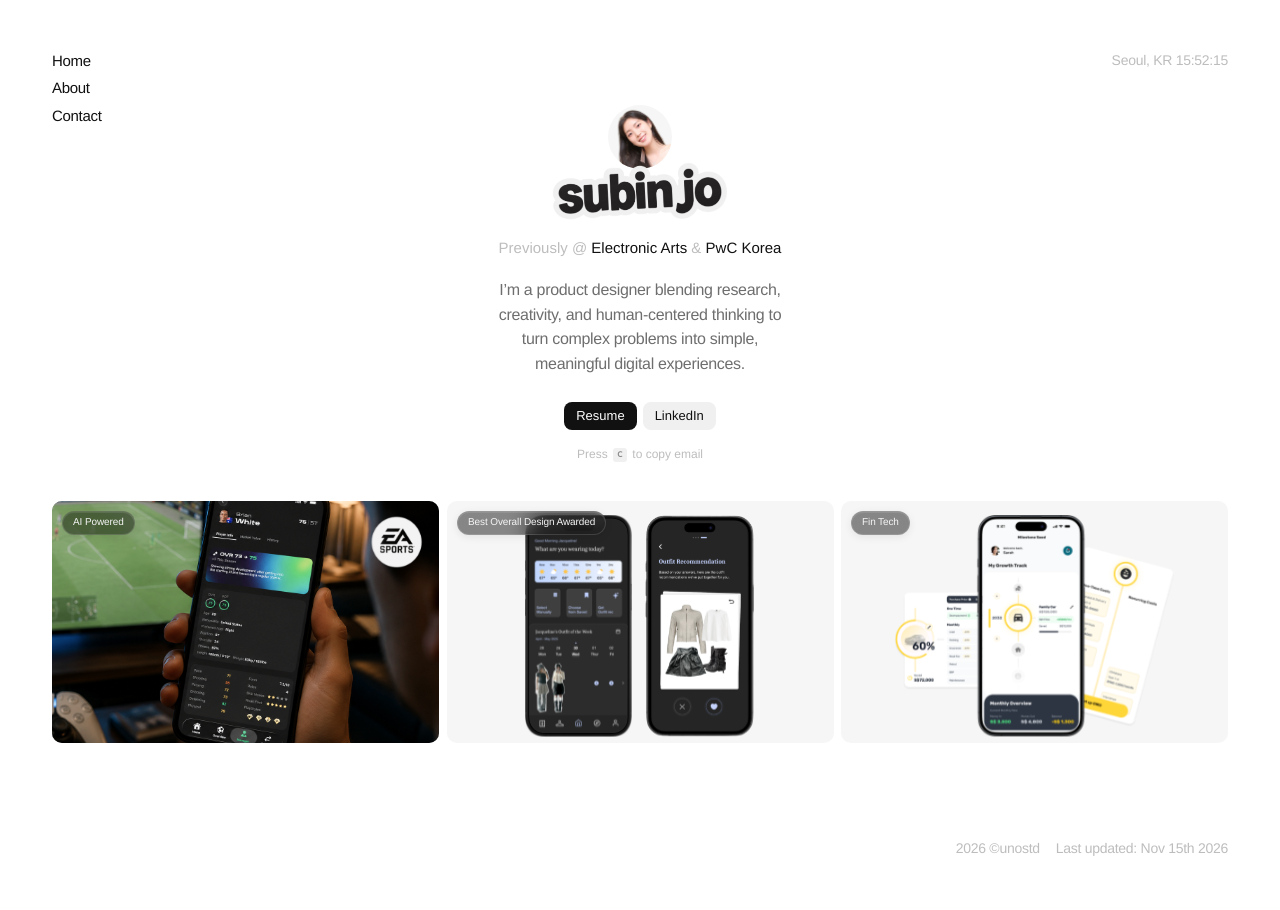
==== index.html @ c2d56622 "Lighten the Milestone page and keep Other projects on the white sheet. The surrounding gray was too " ====
<!doctype html>
<!-- asset-build: 202611102305 -->
<html lang="en">
  <head>
    <meta charset="UTF-8" />
    <meta name="viewport" content="width=device-width, initial-scale=1.0" />
    <title>Subin Jo • Product Designer</title>
    <link rel="icon" href="/assets/home/sj.svg?v=2" type="image/svg+xml" />
    <link rel="apple-touch-icon" href="/assets/home/sj-touch.png" />
    <meta
      name="description"
      content="Portfolio of Subin Jo, a product designer creating meaningful experiences that connect people and ideas worldwide."
    />
    <meta property="og:type" content="website" />
    <meta property="og:site_name" content="Subin Jo" />
    <meta property="og:url" content="https://subinjo.com/" />
    <meta property="og:title" content="Subin Jo • Product Designer" />
    <meta
      property="og:description"
      content="Portfolio of Subin Jo, a product designer creating meaningful experiences that connect people and ideas worldwide."
    />
    <meta property="og:image" content="https://subinjo.com/assets/home/og-share.jpg" />
    <meta property="og:image:secure_url" content="https://subinjo.com/assets/home/og-share.jpg" />
    <meta property="og:image:type" content="image/jpeg" />
    <meta property="og:image:width" content="1200" />
    <meta property="og:image:height" content="630" />
    <meta name="twitter:card" content="summary_large_image" />
    <meta name="twitter:title" content="Subin Jo • Product Designer" />
    <meta
      name="twitter:description"
      content="Portfolio of Subin Jo, a product designer creating meaningful experiences that connect people and ideas worldwide."
    />
    <meta name="twitter:image" content="https://subinjo.com/assets/home/og-share.jpg" />
    <link rel="image_src" href="https://subinjo.com/assets/home/og-share.jpg" />
    <link rel="preconnect" href="https://fonts.googleapis.com" />
    <link rel="preconnect" href="https://fonts.gstatic.com" crossorigin />
    <link
      href="https://fonts.googleapis.com/css2?family=Caveat:wght@500;600&family=Reddit+Mono:wght@300;400;500&display=swap"
      rel="stylesheet"
    />
    <link rel="stylesheet" href="/styles.css?v=202611171539" />
    <!-- home layout v202611110048 -->
    <style>
      body.home-page .home-work {
        --home-work-gap: 8px !important;
        gap: 8px !important;
        column-gap: 8px !important;
        row-gap: 8px !important;
      }

      @media (min-width: 961px) {
        body.home-page {
          --home-edge-inline: clamp(28px, 4.2vw, 52px);
        }

        body.home-page .home-layout {
          padding-left: var(--home-edge-inline) !important;
          padding-right: var(--home-edge-inline) !important;
        }

        body.home-page .home-sidebar {
          left: var(--home-edge-inline) !important;
        }

        body.home-page .home-clock {
          right: var(--home-edge-inline) !important;
          text-align: right !important;
        }

        body.home-page .home-main {
          align-items: stretch !important;
        }

        body.home-page .home-main-inner {
          width: 100% !important;
          max-width: none !important;
          align-items: stretch !important;
          margin-left: auto !important;
          margin-right: auto !important;
        }

        body.home-page .home-work {
          width: 100% !important;
          max-width: none !important;
          margin-left: 0 !important;
          margin-right: 0 !important;
          padding: 0 !important;
        }

        body.home-page .home-work-media {
          aspect-ratio: 16 / 10 !important;
        }

        body.home-page:not(.about-page) .home-topbar {
          margin-bottom: clamp(14px, 2.6vh, 34px) !important;
        }

        body.home-page:not(.about-page) .home-layout {
          padding-top: clamp(34px, 4.8vw, 62px) !important;
        }

        body.home-page:not(.about-page) .home-work {
          margin-top: clamp(18px, 3.2vh, 34px) !important;
        }
      }
    </style>
  </head>
  <body class="home-page">
    <div class="home-layout">
      <aside class="home-sidebar" aria-label="Site navigation">
        <nav class="home-sidebar-nav">
          <ul class="home-sidebar-list">
            <li>
              <a class="home-sidebar-link is-active" href="/" aria-current="page">Home</a>
            </li>
            <li>
              <a class="home-sidebar-link" href="/about-me/">About</a>
            </li>
            <li class="home-sidebar-group" tabindex="0">
              <span class="home-sidebar-label home-sidebar-contact">Contact</span>
              <ul class="home-sidebar-sublist">
                <li class="home-sidebar-email-item">
                  <span class="home-sidebar-sub-arrow" aria-hidden="true">↳</span>
                  <button class="home-sidebar-link home-sidebar-button is-muted" type="button" data-home-copy-email>
                    Email
                  </button>
                  <span class="home-copy-flash home-sidebar-copy-flash" role="status" aria-live="polite" hidden
                    >copied!</span
                  >
                </li>
                <li>
                  <a
                    class="home-sidebar-link is-muted"
                    href="https://www.linkedin.com/in/subinjo68/"
                    target="_blank"
                    rel="noreferrer"
                    >LinkedIn</a
                  >
                </li>
                <li>
                  <a class="home-sidebar-link is-muted" href="/resume.html" target="_blank" rel="noreferrer">Resume</a>
                </li>
              </ul>
            </li>
          </ul>
        </nav>
      </aside>

      <main class="home-main" id="home">
        <div class="home-main-inner">
        <header class="home-topbar">
          <p class="home-clock" id="home-clock" aria-live="polite">Seoul, KR —:—:—</p>
        </header>

        <section class="home-intro" aria-label="Introduction">
          <div class="home-identity">
          <div class="home-avatar-wrap" tabindex="0" aria-label="Subin Jo">
            <svg class="home-avatar-greeting" viewBox="0 0 100 100" aria-hidden="true">
              <defs>
                <path id="home-avatar-greeting-arc" d="M 12 52 A 39 39 0 1 1 88 52" />
              </defs>
              <text>
                <textPath href="#home-avatar-greeting-arc" startOffset="50%" text-anchor="middle">hi there!</textPath>
              </text>
            </svg>
            <span class="home-avatar-disk" aria-hidden="true"></span>
            <span class="home-avatar-photo">
              <img
                class="home-avatar"
                src="/assets/home/home-avatar.png"
                alt=""
                width="64"
                height="64"
                decoding="async"
              />
            </span>
          </div>
          <h1 class="home-name">
            <img
              class="home-name-logo"
              src="/assets/home/subinjo.svg"
              alt="Subin Jo"
              width="206"
              height="78"
              decoding="async"
            />
          </h1>
          </div>
          <p class="home-prev">Previously @ <span>Electronic Arts</span> &amp; <span>PwC Korea</span></p>
          <p class="home-bio">
            I’m a product designer blending research, creativity, and human-centered thinking to turn complex problems into
            simple, meaningful digital experiences.
          </p>
          <div class="home-actions">
            <div class="home-cta">
              <a class="home-cta-button home-cta-button-primary" href="/resume.html" target="_blank" rel="noreferrer">Resume</a>
              <a
                class="home-cta-button home-cta-button-secondary"
                href="https://www.linkedin.com/in/subinjo68/"
                target="_blank"
                rel="noreferrer"
                >LinkedIn</a
              >
            </div>
            <div class="home-copy-hint-row">
              <p class="home-copy-hint" id="home-copy-hint">
                Press <kbd>c</kbd> to copy email
              </p>
              <span class="home-copy-flash" id="home-copy-flash" role="status" aria-live="polite" hidden>copied!</span>
            </div>
          </div>
        </section>

        <section class="home-work" aria-label="Selected work">
          <a class="home-work-card home-work-card--ea" href="/ea-games/">
            <div class="home-work-media" aria-hidden="true">
              <div class="home-work-tags">
                <span class="home-work-tag">AI Powered</span>
              </div>
              <img src="/assets/home/ea-preview.svg?v=2" alt="" loading="lazy" decoding="async" />
            </div>
            <h2 class="home-work-title">AI Powered Second Screen Experience</h2>
          </a>

          <a class="home-work-card" href="/identifit/">
            <div class="home-work-media" aria-hidden="true">
              <div class="home-work-tags">
                <span class="home-work-tag">Best Overall Design Awarded</span>
              </div>
              <img src="/assets/home/identifit-preview.svg" alt="" loading="lazy" decoding="async" />
            </div>
            <h2 class="home-work-title">Digital Closet &amp; Outfit Planning</h2>
          </a>

          <a class="home-work-card" href="/milestone/">
            <div class="home-work-media" aria-hidden="true">
              <div class="home-work-tags">
                <span class="home-work-tag">Fin Tech</span>
              </div>
              <img src="/assets/home/milestone-preview.svg" alt="" loading="lazy" decoding="async" />
            </div>
            <h2 class="home-work-title">Goal-Based Financial Planning</h2>
          </a>
        </section>

        <footer class="home-footer">
          <p>2026 ©unostd<span class="home-footer-updated">Last updated: Nov 15th 2026</span></p>
        </footer>
        </div>
      </main>
    </div>

    <script src="/script.js?v=202611110055"></script>
  </body>
</html>
---- styles.css ----
:root {
  --ink: #111111;
  --body: #858585;
  --soft: #9c9c9c;
  --line: rgba(0, 0, 0, 0.03);
  --shadow: 0 1px 1px rgba(0, 0, 0, 0.04), 0 6px 10px rgba(0, 0, 0, 0.1);
  --sans: "Helvetica Neue", Helvetica, Arial, sans-serif;
  --mono: "Reddit Mono", "SFMono-Regular", Consolas, monospace;
  --page-gutter: clamp(40px, 7vw, 80px);
  --case-nav-space: clamp(148px, 11vw, 200px);
  --content-width: min(1480px, calc(100vw - (var(--page-gutter) * 2)));
}

* {
  box-sizing: border-box;
}

html {
  scroll-behavior: smooth;
  -webkit-font-smoothing: antialiased;
  text-rendering: geometricPrecision;
  background: #ffffff;
}

body {
  margin: 0;
  min-height: 100vh;
  background: #ffffff;
  color: var(--body);
  font-family: var(--sans);
  font-size: 15px;
  font-weight: 300;
  line-height: 1.4;
  overflow-x: hidden;
}

a {
  color: inherit;
  text-decoration: none;
}

img {
  display: block;
  max-width: 100%;
}

.project-type {
  margin: 0;
  color: var(--soft);
  font-family: var(--mono);
  font-size: 11px;
  font-weight: 500;
  letter-spacing: 0.5px;
  line-height: 1;
  text-transform: uppercase;
}

.case-study-shell {
  width: 100%;
  min-height: 100svh;
  padding: 0;
  color: var(--ink);
  font-family: var(--sans);
  font-size: 16px;
  font-weight: 400;
}

.case-study-shell .project-type {
  color: #9a9a9a;
  font-family: var(--sans);
  font-size: 15px;
  font-weight: 400;
  letter-spacing: -0.02em;
  text-transform: none;
}

.case-study-hero {
  --case-nav-top: clamp(28px, 4vw, 56px);
  --case-nav-item: calc(15px * 1.35);
  --case-nav-gap: 10px;
  position: relative;
  min-height: auto;
  padding: calc(var(--case-nav-top) + var(--case-nav-item) + var(--case-nav-gap)) 0 8px;
  display: block;
}

.case-nav-back,
.case-nav-top {
  display: inline-flex;
  align-items: center;
  gap: 6px;
  width: fit-content;
  color: #bdbdbd;
  font-family: var(--sans);
  font-size: 15px;
  font-weight: 400;
  line-height: 1.35;
  letter-spacing: -0.02em;
  text-decoration: none;
  white-space: nowrap;
  transition: color 180ms ease;
}

.case-nav-back svg {
  width: 15px;
  height: 12px;
  display: block;
  flex: 0 0 auto;
}

.case-nav-top::before {
  content: "";
  flex: 0 0 auto;
  display: block;
  background-color: currentColor;
}

.case-nav-top::before {
  width: 12px;
  height: 14px;
  -webkit-mask: url("data:image/svg+xml,%3Csvg width='16' height='19' viewBox='0 0 16 19' fill='none' xmlns='http://www.w3.org/2000/svg'%3E%3Cpath d='M8 18V2M1.5 8.5L8 2L14.5 8.5' stroke='black' stroke-width='1.85' stroke-linecap='round' stroke-linejoin='round'/%3E%3C/svg%3E")
    center / contain no-repeat;
  mask: url("data:image/svg+xml,%3Csvg width='16' height='19' viewBox='0 0 16 19' fill='none' xmlns='http://www.w3.org/2000/svg'%3E%3Cpath d='M8 18V2M1.5 8.5L8 2L14.5 8.5' stroke='black' stroke-width='1.85' stroke-linecap='round' stroke-linejoin='round'/%3E%3C/svg%3E")
    center / contain no-repeat;
}

.case-nav-back:hover,
.case-nav-back:focus-visible,
.case-nav-top:hover,
.case-nav-top:focus-visible {
  color: #4a4a4a;
  outline: none;
}

.case-nav-top {
  position: fixed;
  top: clamp(28px, 4vw, 56px);
  right: clamp(20px, 5vw, 72px);
  z-index: 50;
}

.case-nav-top.is-light {
  color: rgba(255, 255, 255, 0.62);
}

.case-nav-top.is-light:hover,
.case-nav-top.is-light:focus-visible {
  color: #ffffff;
}

.section-index {
  position: fixed;
  top: clamp(28px, 4vw, 56px);
  left: clamp(20px, 5vw, 72px);
  z-index: 50;
  display: flex;
  flex-direction: column;
  gap: 10px;
  max-width: 180px;
}

.section-index a {
  display: inline-block;
  width: fit-content;
  padding: 0;
  border-radius: 0;
  color: #bdbdbd;
  font-family: var(--sans);
  font-size: 15px;
  font-weight: 400;
  letter-spacing: -0.02em;
  line-height: 1.35;
  text-decoration: none;
  white-space: nowrap;
  transition: color 180ms ease;
}

.section-index .case-nav-back {
  display: inline-flex;
  align-items: center;
  gap: 6px;
}

.section-index a:hover,
.section-index a:focus-visible {
  color: #4a4a4a;
  outline: none;
}

.section-index a.is-active {
  color: var(--ink);
}

.section-index.is-light .case-nav-back {
  color: rgba(255, 255, 255, 0.62);
}

.section-index.is-light .case-nav-back:hover,
.section-index.is-light .case-nav-back:focus-visible {
  color: #ffffff;
}

.section-index.is-light a {
  color: rgba(255, 255, 255, 0.58);
}

.section-index.is-light a:hover,
.section-index.is-light a:focus-visible {
  color: rgba(255, 255, 255, 0.86);
}

.section-index.is-light a.is-active {
  color: #ffffff;
}

.case-hero-content {
  width: min(698px, calc(100vw - 48px));
  margin: 0 auto;
  display: flex;
  flex-direction: column;
  align-items: stretch;
  gap: 36px;
}

.case-hero-copy {
  width: 100%;
  color: var(--ink);
}

.case-award {
  margin: 0 0 18px;
  color: #808080;
  font-family: var(--sans);
  font-size: 14px;
  font-weight: 400;
  line-height: 1.35;
  display: flex;
  align-items: center;
  gap: 10px;
  flex-wrap: wrap;
}

.case-award a {
  display: inline;
  padding: 0 0 1px;
  border-radius: 3px;
  text-decoration: underline;
  text-decoration-thickness: 1px;
  text-underline-offset: 2px;
  transition: background 180ms ease, color 180ms ease, text-decoration-color 180ms ease;
}

.case-award a:hover,
.case-award a:focus-visible {
  background: #4b3084;
  color: #fff;
  text-decoration-color: transparent;
  outline: none;
}

.case-award a.ea-award-link:hover,
.case-award a.ea-award-link:focus-visible {
  background: #255af6;
  color: #fff;
}

.case-award-badge {
  display: inline-flex;
  width: 28px;
  height: 28px;
  margin-left: 0;
  border-radius: 5px;
  background: #5a3c93;
  color: #f7f7f7;
  align-items: center;
  justify-content: center;
  font-family: var(--sans);
  font-size: 12px;
  font-weight: 500;
  line-height: 1;
  vertical-align: middle;
  overflow: hidden;
}

.case-award-badge::after {
  content: attr(data-fallback);
}

.case-award-badge img {
  width: 100%;
  height: 100%;
  border-radius: 3px;
  display: block;
  object-fit: cover;
}

.ea-award-badge {
  background: transparent;
}

.ea-award-badge img {
  border-radius: 0;
  object-fit: contain;
}

.ea-case-page .case-award,
.milestone-award {
  gap: 10px;
}

.ea-award-client,
.case-award-client {
  display: inline-flex;
  align-items: center;
  gap: 5px;
  white-space: nowrap;
}

.ea-award-client .case-award-badge,
.case-award-client .case-award-badge {
  margin-left: 5px;
  flex: 0 0 auto;
}

.case-award-badge-maybank {
  background: #ffd400;
  color: var(--ink);
}

.milestone-award {
  display: flex;
  align-items: center;
  white-space: nowrap;
}

.ea-case-page .case-award-pill,
.milestone-award .case-award-pill {
  flex: 0 0 auto;
  margin-right: 0;
}

.case-award-client .case-award-badge {
  flex: 0 0 auto;
}

.milestone-award a:hover,
.milestone-award a:focus-visible {
  background: #ffd637;
  color: var(--ink);
  text-decoration-color: transparent;
  outline: none;
}

.case-award-pill {
  display: inline-flex;
  height: 22px;
  margin-right: 0;
  padding: 0 8px;
  border: 0;
  border-radius: 4px;
  background: #f2f2f2;
  color: #808080;
  align-items: center;
  justify-content: center;
  font-family: var(--sans);
  font-size: 11px;
  font-weight: 500;
  letter-spacing: 0.02em;
  line-height: 1;
  text-align: center;
  text-transform: uppercase;
  vertical-align: middle;
  white-space: nowrap;
}

.case-hero-copy h1 {
  margin: 0 0 10px;
  color: var(--ink);
  font-family: var(--sans);
  font-size: 28px;
  font-style: normal;
  font-weight: 700;
  letter-spacing: -0.03em;
  line-height: 1.15;
}

@media (prefers-reduced-motion: no-preference) {
  .case-hero-content {
    animation: home-intro-rise 700ms cubic-bezier(0.22, 1, 0.36, 1) both;
  }
}

.scroll-fade {
  opacity: 0;
  transform: translateY(16px);
  transition:
    opacity 620ms ease,
    transform 720ms cubic-bezier(0.22, 1, 0.36, 1);
}

.scroll-fade.is-visible {
  opacity: 1;
  transform: translateY(0);
}

.case-deck {
  width: 100%;
  max-width: none;
  margin: 0;
  color: var(--ink);
  font-family: var(--sans);
  font-size: 16px;
  font-weight: 400;
  letter-spacing: -0.015em;
  line-height: 1.45;
  text-wrap: pretty;
}

.case-facts {
  width: max-content;
  max-width: 100%;
  display: flex;
  flex-direction: column;
  gap: 12px;
  margin: 28px 0 0;
}

.case-facts div {
  min-width: 0;
  display: grid;
  grid-template-columns: 112px minmax(0, max-content);
  column-gap: 28px;
  align-items: start;
}

.case-facts dt {
  margin: 0;
  color: #9a9a9a;
  font-family: var(--sans);
  font-size: 15px;
  font-weight: 400;
  line-height: 1.4;
  text-transform: none;
}

.case-facts dd {
  margin: 0;
  color: var(--ink);
  font-family: var(--sans);
  font-size: 15px;
  font-weight: 400;
  line-height: 1.4;
}

.case-hero-media {
  width: 100%;
  aspect-ratio: 16 / 10;
  border-radius: 20px;
  overflow: hidden;
  display: flex;
  align-items: center;
  justify-content: center;
  background: transparent;
}

.case-hero-media img,
.ea-hero-media img {
  width: 100%;
  height: 100%;
  max-width: none;
  max-height: none;
  object-fit: contain;
  border-radius: 0;
}

.case-study-section {
  width: min(698px, calc(100vw - 48px));
  min-height: 0;
  margin: 0 auto 50px;
  padding: 0;
  display: block;
  text-align: left;
}

.case-study-hero + .case-study-section {
  margin-top: 50px;
}

.ea-case-page .case-study-hero {
  min-height: auto;
  padding-bottom: 8px;
}

.ea-case-page .case-hero-content {
  width: min(698px, calc(100vw - 48px));
  margin-inline: auto;
}

.case-study-section h2 {
  max-width: 100%;
  margin: 0;
  color: var(--ink);
  font-family: var(--sans);
  font-size: 26px;
  font-style: normal;
  font-weight: 700;
  line-height: 1.2;
  letter-spacing: -0.03em;
  text-wrap: wrap;
}

.case-study-section .project-type {
  margin: 0 0 14px;
  color: #9a9a9a;
  font-family: var(--sans);
  font-size: 15px;
  font-weight: 400;
  line-height: 1.3;
  letter-spacing: -0.02em;
  text-transform: none;
}

.case-study-section p:not(.project-type) {
  max-width: 100%;
  margin: 25px 0 0;
  color: var(--ink);
  font-family: var(--sans);
  font-size: 16px;
  font-weight: 400;
  line-height: 1.7;
  text-wrap: pretty;
}

.case-study-section p:not(.project-type) + p:not(.project-type) {
  margin-top: 1.7em;
}

.case-study-section .ideation-assets > .ideation-flow-note {
  margin-top: 0;
}

.milestone-tdlr-section {
  width: min(698px, calc(100vw - 48px));
}

.milestone-problem-section {
  width: min(698px, calc(100vw - 48px));
}

.milestone-research-section {
  width: min(698px, calc(100vw - 48px));
}

body.milestone-page {
  background: #fcfcfc;
}

html:has(body.milestone-page) {
  background: #fcfcfc;
}

.milestone-page .case-sheet {
  --sheet-gap: 36px;
  width: min(calc(877px + (var(--sheet-gap) * 2)), calc(100vw - 24px));
  margin: calc(clamp(28px, 4vw, 56px) + 8px) auto 36px;
  padding: 20px var(--sheet-gap) 48px;
  box-sizing: border-box;
  background: #ffffff;
  border-radius: 20px;
}

.milestone-page .case-sheet .case-study-hero {
  padding-top: 0;
}

.milestone-page .case-more {
  margin-top: 48px;
  margin-bottom: 0;
}

@media (max-width: 680px) {
  .milestone-page .case-sheet {
    width: calc(100vw - 16px);
    margin: 12px auto 28px;
    padding: 16px 14px 32px;
    border-radius: 16px;
  }
}

.milestone-page .case-study-section {
  margin-bottom: 0;
}

.milestone-page .case-study-section + .case-study-section {
  margin-top: 50px;
}

.milestone-page .case-study-hero + .case-study-section {
  margin-top: 100px;
}

.milestone-page .milestone-tdlr-section,
.milestone-page .milestone-problem-section,
.milestone-page .milestone-research-section {
  min-height: 0;
}

.milestone-research-section h2 {
  max-width: 820px;
}

.milestone-problem-title {
  max-width: 820px;
}

.milestone-problem-grid {
  display: grid;
  grid-template-columns: 277px minmax(320px, 1fr);
  gap: 24px;
  align-items: start;
  margin-top: 34px;
}

.milestone-problem-visual {
  display: flex;
  flex-direction: column;
  align-items: flex-start;
}

.milestone-stat-card {
  width: 277px;
  height: 277px;
  margin: 0;
  padding: 16px 18px 20px;
  background: #f7f7f7;
  color: #666666;
  display: flex;
  flex-direction: column;
  align-items: center;
  justify-content: space-between;
  font-family: var(--mono);
  text-align: center;
}

.milestone-stat-card figcaption {
  width: 100%;
  color: #ababab;
  font-family: var(--mono);
  font-size: 11px;
  font-weight: 400;
  line-height: 1.2;
  text-align: left;
}

.milestone-pie {
  position: relative;
  width: 128px;
  aspect-ratio: 1;
  margin: 2px 0 0;
  border-radius: 50%;
  background: conic-gradient(#ffd627 0deg 252deg, transparent 252deg 360deg);
  filter: drop-shadow(0 3px 2px rgba(0, 0, 0, 0.18));
}

.milestone-pie span {
  position: absolute;
  right: 36px;
  bottom: 30px;
  z-index: 1;
  color: #606060;
  font-family: var(--mono);
  font-size: 25px;
  font-weight: 400;
  line-height: 1;
}

.case-study-section .milestone-stat-card p {
  margin: 0;
  color: #5e5e5e;
  font-family: var(--mono);
  font-size: 14px;
  font-weight: 400;
  line-height: 1.5;
}

.milestone-problem-copy {
  position: relative;
  min-height: 0;
  display: flex;
  flex-direction: column;
  align-items: flex-start;
}

.case-study-section .milestone-problem-copy p {
  margin: 0;
  color: var(--ink);
  font-family: var(--sans);
  font-size: 16px;
  font-weight: 400;
  line-height: 1.7;
  text-wrap: pretty;
}

.case-study-section .milestone-problem-copy p + p {
  margin-top: 36px;
}

.term-tooltip {
  position: relative;
  display: inline-block;
  border-bottom: 0;
  color: #777777;
  text-decoration: underline;
  text-decoration-thickness: 1px;
  text-underline-offset: 3px;
  cursor: default;
  outline: none;
}

.tooltip-panel {
  position: absolute;
  left: 50%;
  bottom: calc(100% + 12px);
  z-index: 20;
  width: max-content;
  max-width: 340px;
  padding: 14px 18px 16px;
  border-radius: 18px;
  background: rgba(248, 248, 248, 0.98);
  box-shadow: 0 12px 40px rgba(0, 0, 0, 0.18), 0 2px 8px rgba(0, 0, 0, 0.08);
  color: #555555;
  font-family: var(--mono);
  font-size: 14px;
  font-weight: 300;
  line-height: 1.55;
  letter-spacing: -0.03em;
  text-align: left;
  white-space: normal;
  opacity: 0;
  pointer-events: none;
  transform: translate(-50%, 10px);
  transition: opacity 160ms ease, transform 160ms ease;
}

.tooltip-panel strong {
  display: block;
  margin-bottom: 6px;
  color: #4a4a4a;
  font-weight: 500;
}

.tooltip-panel span {
  font-weight: 300;
}

.milestone-research-quote {
  box-sizing: border-box;
  padding: 0;
  border: 0 !important;
  border-radius: 0;
  background: transparent !important;
  box-shadow: none;
  outline: none;
  overflow: visible;
}

.case-section-image.milestone-research-quote {
  border: none !important;
  background: transparent !important;
}

.milestone-opportunity-section {
  width: min(698px, calc(100vw - 48px));
}

.milestone-competitor-section {
  width: min(698px, calc(100vw - 48px));
}

.milestone-competitor-section h2 {
  margin-bottom: 18px;
}

.milestone-competitor-grid {
  display: grid;
  grid-template-columns: repeat(2, minmax(0, 1fr));
  gap: 20px;
  margin-top: 22px;
}

.milestone-competitor-card {
  min-height: 324px;
  padding: 30px 26px 28px;
  background: #f7f7f7;
  color: #777777;
}

.milestone-competitor-title {
  min-height: 58px;
  display: flex;
  align-items: flex-start;
  gap: 18px;
}

.milestone-competitor-title img {
  width: 118px;
  max-height: 38px;
  object-fit: contain;
  object-position: left center;
}

.milestone-competitor-title h3 {
  margin: 0;
  color: #111111;
  font-family: var(--sans);
  font-size: 16px;
  font-weight: 400;
  line-height: 1.25;
}

.milestone-competitor-card ul {
  display: grid;
  gap: 14px;
  margin: 24px 0 0;
  padding: 0;
  list-style: none;
}

.milestone-competitor-card li {
  position: relative;
  padding-left: 25px;
  color: #777777;
  font-family: var(--sans);
  font-size: 16px;
  font-weight: 400;
  line-height: 1.4;
}

.milestone-competitor-card li::before {
  position: absolute;
  left: 0;
  top: -1px;
  color: currentColor;
  font-size: 21px;
  line-height: 1.2;
}

.milestone-research-insights {
  margin-top: 50px;
}

.milestone-research-insight {
  padding: 0 0 24px;
  border-bottom: 1px solid #e6e6e6;
}

.milestone-research-insight + .milestone-research-insight {
  padding-top: 24px;
}

.milestone-research-insight h3 {
  margin: 0 0 22px;
  color: var(--ink);
  font-family: var(--sans);
  font-size: 21px;
  font-weight: 500;
  line-height: 1.35;
  letter-spacing: -0.03em;
}

.case-study-section .milestone-research-insight p {
  margin: 0;
  color: var(--ink);
  font-size: 16px;
  font-weight: 400;
  line-height: 1.7;
}

.milestone-competitor-pros li::before {
  content: "○";
}

.milestone-competitor-cons li {
  color: #ff2d2d;
}

.milestone-competitor-cons li::before {
  content: "×";
}

.milestone-opportunity-section h2 {
  margin-bottom: 0;
}

.milestone-direction-table {
  margin-top: 50px;
  color: #3e3e3e;
}

.milestone-direction-head,
.milestone-direction-row {
  display: grid;
  grid-template-columns: 13em 131px;
  column-gap: 160px;
  justify-content: center;
  align-items: start;
}

.milestone-direction-head {
  margin-bottom: 40px;
}

.milestone-direction-head span {
  color: var(--ink);
  font-family: var(--sans);
  font-size: 16px;
  font-weight: 400;
  letter-spacing: -0.04em;
  line-height: 1.5;
  text-align: center;
}

.milestone-direction-row {
  padding-bottom: 25px;
  border-bottom: 1px solid #e6e6e6;
}

.milestone-direction-row + .milestone-direction-row {
  margin-top: 25px;
}

.case-study-section .milestone-direction-row p {
  margin: 0;
  width: auto;
  justify-self: stretch;
  color: #3e3e3e;
  font-family: var(--sans);
  font-size: 16px;
  font-weight: 400;
  letter-spacing: -0.04em;
  line-height: 1.5;
  text-align: center;
}

.case-study-section .milestone-direction-row p > span {
  display: inline-block;
  width: 13em;
  max-width: 100%;
  text-align: left;
}

.milestone-direction-row strong {
  position: relative;
  z-index: 0;
  display: inline-block;
  color: #3e3e3e;
  font-family: var(--sans);
  font-size: 21px;
  font-weight: 400;
  letter-spacing: -0.04em;
  line-height: 1.5;
  text-transform: uppercase;
}

.milestone-direction-row strong::before {
  content: "";
  position: absolute;
  z-index: -1;
  left: -3px;
  right: -3px;
  top: 0;
  bottom: 0;
  background: #fce27b;
  transform: scaleX(0);
  transform-origin: left center;
}

.milestone-direction-row strong.is-highlighted::before {
  animation: milestone-highlight-swipe 720ms cubic-bezier(0.22, 1, 0.36, 1) forwards;
}

@keyframes milestone-highlight-swipe {
  from {
    transform: scaleX(0);
  }

  to {
    transform: scaleX(1);
  }
}

@media (prefers-reduced-motion: reduce) {
  .milestone-direction-row strong::before {
    transform: scaleX(1);
    animation: none;
  }
}

.milestone-direction-row strong {
  justify-self: center;
}

.milestone-wide-image {
  width: min(877px, calc(100vw - 48px));
  margin: 25px auto 0;
  transform: none;
  border: 0;
  background: transparent;
  display: flex;
  justify-content: center;
  overflow: visible;
}

.case-section-image.milestone-wide-image {
  padding: 0 !important;
  border: 0 !important;
  background: transparent !important;
  box-shadow: none !important;
}

.milestone-wide-image img {
  width: 100%;
  margin: 0 auto;
  object-fit: contain;
}

.milestone-focus-matrix {
  position: relative;
  width: 877px;
  margin-top: 44px;
  margin-left: 50%;
  padding-left: 58px;
  transform: translateX(-50%);
}

.milestone-focus-grid {
  display: grid;
  grid-template-columns: repeat(3, 253px);
  gap: 30px;
}

.milestone-axis {
  position: absolute;
  left: 0;
  width: 40px;
  border-right: 1px solid #ababab;
  color: #5e5e5e;
  font-family: var(--sans);
  font-size: 16px;
  font-weight: 400;
  line-height: 1;
  writing-mode: vertical-rl;
  transform: rotate(180deg);
  display: flex;
  align-items: center;
  justify-content: center;
}

.milestone-axis::before,
.milestone-axis::after {
  content: "";
  position: absolute;
  right: 0;
  width: 40px;
  border-top: 1px solid #ababab;
}

.milestone-axis::before {
  top: 0;
}

.milestone-axis::after {
  bottom: 0;
}

.milestone-axis-goal {
  top: 0;
  height: 154px;
}

.milestone-axis-feature {
  top: 170px;
  bottom: 0;
}

.milestone-focus-grid article {
  width: 253px;
  height: 334px;
  min-height: 0;
  border: 1px solid #ababab;
  border-radius: 4px;
  overflow: hidden;
  background: #ffffff;
  color: var(--ink);
}

.milestone-focus-goal {
  height: 154px;
  min-height: 0;
  padding: 24px 25px 24px;
  background: #f7f7f7;
}

.milestone-focus-goal h3 {
  margin: 0;
  color: var(--ink);
  font-family: var(--sans);
  font-size: 21px;
  font-weight: 500;
  letter-spacing: -0.04em;
  line-height: 1.7;
  display: flex;
  align-items: center;
  gap: 14px;
}

.milestone-focus-goal h3 svg {
  width: 20px;
  height: 20px;
  flex: 0 0 auto;
  color: #acacac;
  fill: none;
  stroke: currentColor;
  stroke-width: 2;
  stroke-linecap: round;
  stroke-linejoin: round;
}

.milestone-focus-goal h3 span {
  color: var(--ink);
  font-family: var(--sans);
  font-size: 21px;
  font-weight: 500;
  letter-spacing: -0.04em;
  line-height: 1.7;
  text-transform: none;
}

.case-study-section .milestone-focus-goal p {
  margin: 22px 0 0;
  color: var(--ink);
  font-family: var(--sans);
  font-size: 16px;
  font-weight: 400;
  line-height: 1.45;
}

.milestone-focus-grid ul {
  margin: 0;
  height: 180px;
  padding: 28px 22px 28px 34px;
  color: var(--ink);
  font-family: var(--sans);
  font-size: 16px;
  font-weight: 400;
  line-height: 1.45;
}

.milestone-focus-grid li + li {
  margin-top: 6px;
}

.term-tooltip:hover .tooltip-panel,
.term-tooltip:focus-visible .tooltip-panel {
  opacity: 1;
  transform: translate(-50%, 0);
}

.milestone-research-stats {
  margin-top: 28px;
}

.research-stats {
  display: grid;
  grid-template-columns: repeat(3, minmax(0, 1fr));
  gap: 0;
  margin-top: 28px;
  border: 1px solid #e6e6e6;
  border-radius: 2px;
  overflow: hidden;
}

.research-stats article {
  min-height: 0;
  padding: 16px 24px;
  background: transparent;
  color: #111111;
  display: flex;
  flex-direction: column;
  align-items: flex-start;
  justify-content: flex-start;
  gap: 6px;
  font-family: var(--sans);
  font-weight: 400;
  text-align: left;
}

.research-stats article + article {
  padding-left: 24px;
  border-left: 1px solid #e6e6e6;
}

.research-stats strong {
  display: block;
  color: #111111;
  font-family: var(--sans);
  font-size: 28px;
  font-weight: 500;
  letter-spacing: -0.03em;
  line-height: 1.1;
}

.research-stats span {
  display: block;
  margin-top: 0;
  color: #9a9a9a;
  font-family: var(--sans);
  font-size: 15px;
  font-weight: 400;
  letter-spacing: -0.02em;
  line-height: 1.3;
}

.validation-quotes {
  box-sizing: border-box;
  margin-top: 12px;
  padding: 0;
  border: 0 !important;
  border-radius: 0;
  background: transparent !important;
  overflow: hidden;
}

.case-section-image.validation-quotes {
  border: 0 !important;
  background: transparent !important;
}

.identifit-reflection-media {
  box-sizing: border-box;
  margin-top: 25px;
  padding: 0;
  border: 0 !important;
  border-radius: 0;
  background: transparent !important;
  overflow: hidden;
}

.identifit-reflection-media img {
  width: 100%;
  display: block;
}

.identifit-reflection-callout {
  display: block;
  width: 100%;
  min-width: 0;
  height: auto;
  margin: 0 0 15px;
  padding: 0;
  background: transparent;
  color: #ababab;
  font-family: var(--mono);
  font-size: 14px;
  font-weight: 400;
  letter-spacing: 0;
  line-height: 1.2;
  text-align: left;
  text-transform: uppercase;
}

.identifit-reflection-media + .identifit-reflection-callout {
  margin-top: 25px;
}

.identifit-reflection-section .identifit-reflection-callout + p {
  margin-top: 0;
}

.identifit-reflection-divider {
  display: block;
  width: 100%;
  height: 25px;
  margin: 0;
  background: transparent;
}

.identifit-solution-prototype {
  width: 100%;
  margin: 0 0 25px;
}

.identifit-solution-prototype img {
  width: 100%;
  display: block;
}

.identifit-solution-flow {
  margin-top: 50px;
  display: grid;
  gap: 30px;
}

.identifit-solution-step-label {
  margin: 0 0 25px;
  color: #acacac;
  font-family: var(--mono);
  font-size: 14px;
  font-weight: 500;
  line-height: 1;
  text-transform: uppercase;
  letter-spacing: 0;
}

.case-study-section p.identifit-solution-step-label {
  margin: 0 0 25px;
  color: #acacac;
  font-family: var(--mono);
  font-size: 14px;
  font-weight: 500;
  line-height: 1;
  letter-spacing: 0;
  text-transform: uppercase;
}

.identifit-solution-step h3 {
  margin: 0 0 25px;
  color: var(--ink);
  font-family: var(--sans);
  font-size: 21px;
  font-weight: 500;
  line-height: 1.2;
  letter-spacing: -0.03em;
}

.identifit-solution-media {
  box-sizing: border-box;
  width: 698px;
  max-width: 100%;
  height: 436px;
  margin: 0 0 25px;
  display: grid;
  place-items: center;
  background: #2c2c2c;
}

.identifit-solution-media-frame {
  box-sizing: border-box;
  width: min(499px, calc(100% - 48px));
  height: min(465px, calc(100% - 24px));
  aspect-ratio: 499 / 465;
  display: flex;
  align-items: center;
  justify-content: center;
  overflow: hidden;
  background: #2c2c2c;
}

.identifit-solution-media-frame video {
  display: block;
  max-width: 100%;
  max-height: 100%;
  width: auto;
  height: auto;
  object-fit: contain;
  object-position: center center;
}

.identifit-solution-step-body {
  display: grid;
  gap: 0;
}

.identifit-solution-step-body p + p {
  margin-top: 1em;
}

.case-study-section .identifit-solution-step-body p + p {
  margin-top: 1em;
}

.case-study-section .identifit-solution-step-body p {
  margin: 0;
  color: var(--ink);
  font-family: var(--sans);
  font-size: 16px;
  font-weight: 400;
  line-height: 1.45;
  letter-spacing: -0.03em;
}

.jump-solution-button {
  display: inline-flex;
  margin-top: 25px;
  padding: 12px 20px;
  border: 0;
  border-radius: 3px;
  background: var(--ink);
  color: #ffffff;
  align-items: center;
  gap: 10px;
  font-family: var(--sans);
  font-size: 12px;
  font-weight: 500;
  line-height: 1.2;
  text-decoration: none;
  text-transform: uppercase;
  letter-spacing: 0.04em;
  white-space: nowrap;
  transition: background 180ms ease, transform 220ms cubic-bezier(0.22, 1, 0.36, 1);
}

.jump-solution-arrow {
  width: 12px;
  height: 14px;
  flex: 0 0 auto;
  background: currentColor;
  -webkit-mask: url("data:image/svg+xml,%3Csvg width='12' height='14' viewBox='0 0 12 14' fill='none' xmlns='http://www.w3.org/2000/svg'%3E%3Cpath d='M6 1V12M1.5 7.5L6 12L10.5 7.5' stroke='black' stroke-width='1.55' stroke-linecap='round' stroke-linejoin='round'/%3E%3C/svg%3E") center / contain no-repeat;
  mask: url("data:image/svg+xml,%3Csvg width='12' height='14' viewBox='0 0 12 14' fill='none' xmlns='http://www.w3.org/2000/svg'%3E%3Cpath d='M6 1V12M1.5 7.5L6 12L10.5 7.5' stroke='black' stroke-width='1.55' stroke-linecap='round' stroke-linejoin='round'/%3E%3C/svg%3E") center / contain no-repeat;
  transition: transform 220ms cubic-bezier(0.22, 1, 0.36, 1);
}

.jump-solution-button:hover,
.jump-solution-button:focus-visible {
  background: #222222;
  color: #ffffff;
  outline: none;
}

.jump-solution-button:hover .jump-solution-arrow,
.jump-solution-button:focus-visible .jump-solution-arrow {
  transform: translateY(5px);
}

.case-section-image {
  width: 100%;
  margin: 25px 0 0;
  border: 1px solid rgba(0, 0, 0, 0.04);
  border-radius: 3px;
  background: #f7f7f7;
  overflow: hidden;
}

.case-section-image img {
  width: 100%;
  height: auto;
  display: block;
}

.problem-image-placeholder {
  border: 0;
  background: transparent;
}

.case-study-tdlr-box {
  box-sizing: border-box;
  padding: 30px 26px 26px;
  border: 1px solid #e8e8e8;
  border-radius: 3px;
  background: transparent;
}

.case-study-tdlr-box .project-type {
  margin-top: 0;
}

.case-study-tdlr-box h2 {
  margin: 0;
}

.case-study-tdlr-box .jump-solution-button {
  margin-top: 25px;
}

.ea-screen-highlights {
  margin-top: 50px;
  display: flex;
  flex-direction: column;
}

.ea-screen-highlights .project-type {
  margin: 0 0 25px;
}

.ea-screen-highlights-media {
  display: flex;
  flex-direction: column;
  gap: 15px;
}

.ea-screen-highlight-media {
  margin: 0;
  border: 0;
  background: transparent;
  overflow: hidden;
}

.ea-screen-highlight-media img {
  width: 100%;
  display: block;
}

.identifit-validation-items {
  display: flex;
  flex-direction: column;
  gap: 25px;
  margin-top: 25px;
}

.identifit-validation-item {
  display: flex;
  flex-direction: column;
}

.identifit-validation-item-label {
  margin: 0 0 25px;
  color: #acacac;
  font-family: var(--mono);
  font-size: 14px;
  font-weight: 500;
  line-height: 1;
  letter-spacing: 0;
  text-transform: uppercase;
}

.case-study-section p.identifit-validation-item-label {
  margin: 0 0 25px;
  color: #acacac;
  font-family: var(--mono);
  font-size: 14px;
  font-weight: 500;
  line-height: 1;
  letter-spacing: 0;
  text-transform: uppercase;
}

.identifit-validation-interactive {
  box-sizing: border-box;
  width: 753px;
  max-width: 100%;
  height: 445px;
  padding: 20px 24px 28px;
  border: 1px solid #ececec;
  border-radius: 2px;
  background: #fafafa;
  display: flex;
  flex-direction: column;
  overflow: hidden;
  transition:
    background-color 0.3s ease,
    border-color 0.3s ease;
}

.identifit-validation-interactive:hover,
.identifit-validation-interactive:focus-within {
  border-color: #c0d1ff;
  background: #ebf1fd;
}

.identifit-validation-toggle {
  margin: 0 0 10px;
  color: #acacac;
  font-family: var(--sans);
  font-size: 13px;
  font-weight: 400;
  line-height: 1;
}

.case-study-section .identifit-validation-interactive p.identifit-validation-toggle {
  margin: 0 0 10px;
  color: #acacac;
  font-family: var(--sans);
  font-size: 13px;
  font-weight: 400;
  line-height: 1;
}

.identifit-validation-toggle-before {
  color: var(--ink);
  font-weight: 500;
}

.identifit-validation-interactive:hover .identifit-validation-toggle-before,
.identifit-validation-interactive:focus-within .identifit-validation-toggle-before {
  color: #acacac;
  font-weight: 400;
}

.identifit-validation-interactive:hover .identifit-validation-toggle-after,
.identifit-validation-interactive:focus-within .identifit-validation-toggle-after {
  color: var(--ink);
  font-weight: 500;
}

.identifit-validation-screens {
  position: relative;
  flex: 1;
  min-height: 0;
  display: flex;
  align-items: stretch;
  justify-content: center;
  overflow: hidden;
}

.identifit-validation-screen {
  margin: 0;
  height: 100%;
  display: flex;
  flex-direction: column;
  align-items: center;
  justify-content: flex-start;
}

.identifit-validation-screen-center {
  position: relative;
  z-index: 1;
}

.identifit-validation-center-videos {
  flex: 1;
  min-height: 0;
  width: 100%;
  display: grid;
  place-items: start center;
}

.identifit-validation-center-videos video {
  grid-area: 1 / 1;
}

.identifit-validation-center-after {
  opacity: 0;
  transition: opacity 0.35s ease;
}

.identifit-validation-center-before {
  opacity: 1;
  transition: opacity 0.35s ease;
}

.identifit-validation-interactive:hover .identifit-validation-center-before,
.identifit-validation-interactive:focus-within .identifit-validation-center-before {
  opacity: 0;
}

.identifit-validation-interactive:hover .identifit-validation-center-after,
.identifit-validation-interactive:focus-within .identifit-validation-center-after {
  opacity: 1;
}

.identifit-validation-screen-side {
  position: absolute;
  top: 0;
  height: 100%;
  opacity: 0;
  transition: opacity 0.35s ease;
  pointer-events: none;
}

.identifit-validation-screen-side:first-of-type {
  left: 24px;
}

.identifit-validation-screen-side:last-of-type {
  right: 24px;
}

.identifit-validation-interactive:hover .identifit-validation-screen-side,
.identifit-validation-interactive:focus-within .identifit-validation-screen-side {
  opacity: 1;
}

.identifit-validation-screen video {
  display: block;
  flex: 1;
  min-height: 0;
  width: auto;
  height: auto;
  max-width: 215px;
  max-height: calc(445px - 20px - 28px - 12px - 10px - 20px);
  object-fit: contain;
}

.identifit-validation-center-videos video {
  flex: none;
  max-height: calc(445px - 20px - 28px - 12px - 10px - 20px);
  max-width: 230px;
}

.identifit-validation-screen-caption {
  margin: 12px 0 0;
  color: #ababab;
  font-family: var(--mono);
  font-size: 14px;
  font-weight: 400;
  line-height: 1.2;
  text-align: center;
  text-transform: uppercase;
  white-space: nowrap;
  flex-shrink: 0;
}

.identifit-validation-copy {
  display: grid;
  grid-template-columns: repeat(2, minmax(0, 1fr));
  gap: 24px;
  margin: 25px 0 0;
}

.identifit-validation-copy-label {
  margin: 0 0 10px;
  color: var(--ink);
  font-family: var(--sans);
  font-size: 16px;
  font-weight: 500;
  line-height: 1.3;
}

.case-study-section p.identifit-validation-copy-label {
  margin: 0 0 10px;
  color: var(--ink);
  font-family: var(--sans);
  font-size: 16px;
  font-weight: 500;
  line-height: 1.3;
}

.identifit-validation-copy-body {
  margin: 0;
  color: var(--ink);
  font-family: var(--sans);
  font-size: 16px;
  font-weight: 400;
  line-height: 1.3;
}

.case-study-section p.identifit-validation-copy-body {
  margin: 0;
  color: var(--ink);
  font-family: var(--sans);
  font-size: 16px;
  font-weight: 400;
  line-height: 1.3;
}

.identifit-validation-overview,
.identifit-validation-user-test {
  margin: 0;
  border: 0;
  background: transparent;
}

.identifit-validation-overview img,
.identifit-validation-user-test img {
  width: 100%;
  max-width: 753px;
  display: block;
}

.identifit-validation-quotes-lead {
  margin: 25px 0 0;
  color: var(--ink);
  font-family: var(--sans);
  font-size: 16px;
  font-weight: 400;
  line-height: 1.3;
}

.case-study-section p.identifit-validation-quotes-lead {
  margin: 25px 0 0;
  color: var(--ink);
  font-family: var(--sans);
  font-size: 16px;
  font-weight: 400;
  line-height: 1.3;
}

.ea-tdlr-section,
.ea-problem-section,
.ea-validation-section {
  width: min(698px, calc(100vw - 48px));
}

.ea-problem-section .ea-hmw-title {
  width: 100%;
  max-width: 100%;
  text-wrap: wrap;
}

.case-section-image.ea-problem-image {
  width: 100%;
  max-width: 100%;
  margin: 25px auto;
  border: 0;
  background: transparent;
  overflow: hidden;
}

.ea-problem-section strong {
  font-weight: 500;
}

.ea-research-section {
  width: min(698px, calc(100vw - 48px));
}

.ea-research-stats {
  width: 100%;
  margin: 28px 0 4px;
  display: grid;
  grid-template-columns: repeat(3, minmax(0, 1fr));
  gap: 0;
  border: 1px solid #e6e6e6;
  border-radius: 2px;
  overflow: hidden;
}

.ea-research-stat {
  min-height: 0;
  padding: 16px 24px;
  display: flex;
  flex-direction: column;
  align-items: flex-start;
  justify-content: flex-start;
  gap: 6px;
  background: transparent;
  color: #111111;
  text-align: left;
}

.ea-research-stat + .ea-research-stat {
  padding-left: 24px;
  border-left: 1px solid #e6e6e6;
}

.ea-research-stat strong {
  font-family: var(--sans);
  font-size: 28px;
  font-weight: 500;
  font-style: normal;
  font-variation-settings: "wght" 500;
  line-height: 1.1;
  letter-spacing: -0.03em;
  color: #111111;
  -webkit-font-smoothing: antialiased;
  text-rendering: geometricPrecision;
}

.ea-research-stat span {
  font-family: var(--sans);
  font-size: 15px;
  font-weight: 400;
  font-style: normal;
  font-variation-settings: "wght" 400;
  letter-spacing: -0.02em;
  line-height: 1.3;
  color: #9a9a9a;
}

.ea-research-stat strong,
.ea-research-stat span {
  font-synthesis: none;
}

.ea-research-blocks {
  margin: 50px 0 0;
}

.ea-research-block {
  margin: 0;
}

.ea-research-block + .ea-research-block {
  margin-top: 50px;
}

.ea-research-block h3 {
  margin: 0 0 25px;
  color: var(--ink);
  font-family: var(--sans);
  font-size: 26px;
  font-style: normal;
  font-weight: 700;
  line-height: 1.2;
  letter-spacing: -0.03em;
  text-wrap: wrap;
}

.ea-competitor-strip {
  margin: 0 0 25px;
}

.ea-competitor-strip img {
  width: 100%;
  height: auto;
  display: block;
}

.case-study-section .ea-research-block p {
  margin: 0;
}

.case-study-section .ea-research-block p + p {
  margin-top: 6px;
}

.ea-initial-direction-image {
  margin: 0 0 25px;
}

.ea-initial-direction-image img {
  width: 100%;
  height: auto;
  display: block;
}

.ea-focus-block h3 {
  display: flex;
  flex-wrap: wrap;
  align-items: center;
  gap: 8px 12px;
}

.ea-inline-fc-logo {
  width: auto;
  height: 32px;
  display: inline-block;
}

.ea-focus-layout {
  display: grid;
  grid-template-columns: minmax(180px, 260px) minmax(0, 1fr);
  gap: 28px;
  align-items: center;
}

.ea-worldcup-image {
  width: 100%;
  max-width: 260px;
  aspect-ratio: 1 / 1;
  border-radius: 4px;
  display: block;
  justify-self: start;
  object-fit: cover;
}

.ea-research-insights {
  margin: 50px 0 26px;
}

.ea-research-insight {
  padding: 0 0 24px;
  border-bottom: 1px solid #e6e6e6;
}

.ea-research-insight + .ea-research-insight {
  padding-top: 24px;
}

.ea-research-insight h3 {
  margin: 0 0 22px;
  color: var(--ink);
  font-family: var(--sans);
  font-size: 21px;
  font-weight: 500;
  line-height: 1.35;
  letter-spacing: -0.03em;
}

.case-study-section .ea-research-insight p {
  margin: 0;
  color: var(--ink);
  font-size: 16px;
  font-weight: 400;
  line-height: 1.7;
}

.ea-research-section p strong {
  font-weight: 600;
}

.ea-research-stat strong {
  font-weight: 500;
  font-variation-settings: "wght" 500;
}

.ea-highlight {
  display: inline;
  background-image: linear-gradient(rgba(125, 255, 179, 0.4), rgba(125, 255, 179, 0.4));
  background-repeat: no-repeat;
  background-size: 0% 100%;
  box-decoration-break: clone;
  -webkit-box-decoration-break: clone;
}

.ea-highlight.is-highlight-visible {
  animation: ea-highlight-swipe 720ms cubic-bezier(0.22, 1, 0.36, 1) both;
}

@keyframes ea-highlight-swipe {
  from {
    background-size: 0% 100%;
  }

  to {
    background-size: 100% 100%;
  }
}

.ea-pivot-section {
  min-height: 0;
  margin-top: 50px;
  margin-bottom: 50px;
}

.ea-pivot-section .project-type {
  margin-bottom: 15px;
}

.ea-pivot-section .project-type + h2 {
  margin-top: 0;
}

.ea-pivot-section h2 + .ea-pivot-brief {
  margin-top: 25px;
}

.ea-pivot-brief {
  margin: 25px 0;
  display: grid;
  grid-template-columns: max-content minmax(0, 1fr);
  column-gap: 28px;
  row-gap: 14px;
  align-items: start;
}

.ea-pivot-brief-row {
  display: contents;
}

.ea-pivot-brief dt {
  margin: 0;
  color: #9a9a9a;
  font-family: var(--sans);
  font-size: 15px;
  font-weight: 400;
  line-height: 1.4;
  text-transform: none;
}

.ea-pivot-brief dd {
  margin: 0;
  color: var(--ink);
  font-family: var(--sans);
  font-size: 16px;
  font-weight: 400;
  line-height: 1.5;
}

.ea-pivot-figure {
  width: 100%;
  margin: 25px 0;
}

.ea-pivot-figure img {
  width: 100%;
  height: auto;
  display: block;
}

.ea-pivot-section p + h2 {
  margin-top: 50px;
}

.ea-validation-section {
  min-height: 0;
}

.ea-validation-media {
  --ea-validation-gap: 20px;
  width: 100%;
  margin: 25px 0;
  padding: 18px;
  display: grid;
  grid-template-columns: minmax(150px, 0.72fr) minmax(0, 1.78fr);
  gap: var(--ea-validation-gap);
  align-items: start;
  border: 0;
  border-radius: 3px;
}

.ea-validation-media figure {
  min-width: 0;
  min-height: 0;
  margin: 0;
  display: flex;
  flex-direction: column;
}

.ea-validation-media img {
  width: 100%;
  height: auto;
  display: block;
  object-fit: contain;
  border-radius: 3px;
}

.ea-poster-zoom {
  flex: 0 0 auto;
  min-height: auto;
  overflow: hidden;
  border-radius: 3px;
  cursor: url("data:image/svg+xml,%3Csvg xmlns='http://www.w3.org/2000/svg' width='32' height='32' viewBox='0 0 32 32'%3E%3Cpath d='M16 6v20M6 16h20' stroke='black' stroke-width='3' stroke-linecap='round'/%3E%3C/svg%3E") 16 16, zoom-in;
}

.research-image-placeholder .case-photo-caption {
  margin-top: 32px;
}

.case-photo-caption,
.ea-validation-media figcaption,
.ea-reflection-post figcaption {
  margin: 12px 0 0;
  color: #ababab;
  font-family: var(--mono);
  font-size: 14px;
  font-weight: 400;
  line-height: 1.2;
  text-align: center;
  text-transform: uppercase;
}

.ea-validation-media .ea-video-embed {
  flex: 0 0 auto;
  min-height: 0;
  height: auto;
  margin-top: 0;
  aspect-ratio: 16 / 9;
}

.ea-reflection-section {
  width: min(698px, calc(100vw - 48px));
  min-height: 0;
}

.ea-reflection-post {
  width: 100%;
  margin: 25px 0 36px;
}

.ea-reflection-post img {
  width: 100%;
  height: auto;
  display: block;
}

.case-caption-stack figure {
  margin: 0;
}

.case-caption-stack figure + figure {
  margin-top: 12px;
}

.case-caption-stack img {
  width: 100%;
  height: auto;
  display: block;
}

.ea-reflection-callout {
  width: 100%;
  max-width: 100%;
  height: auto;
  margin: 0 0 15px;
  padding: 0;
  background: transparent;
  color: #ababab;
  font-family: var(--mono);
  font-size: 14px;
  font-weight: 400;
  letter-spacing: 0;
  line-height: 1.2;
  text-align: left;
  text-transform: uppercase;
  display: block;
}

.ea-reflection-section .ea-reflection-callout + p {
  margin-top: 0;
}

.ea-reflection-section a {
  color: inherit;
  padding: 0 3px 1px;
  border-radius: 3px;
  text-decoration: underline;
  text-decoration-thickness: 1px;
  text-underline-offset: 2px;
  transition: background 180ms ease, color 180ms ease, text-decoration-color 180ms ease;
}

.ea-reflection-section a:hover,
.ea-reflection-section a:focus-visible {
  background: #255af6;
  color: #fff;
  text-decoration-color: transparent;
  outline: none;
}

.ea-reflection-divider {
  display: block;
  width: 100%;
  height: 25px;
  margin: 0;
  background: transparent;
}

.ea-video-embed {
  width: 100%;
  margin-top: 25px;
  aspect-ratio: 16 / 9;
  overflow: hidden;
  border-radius: 3px;
  background: #f7f7f7;
}

.ea-video-embed iframe {
  width: 100%;
  height: 100%;
  display: block;
  border: 0;
}

.research-image-placeholder {
  border: 0;
  background: transparent;
}

.research-insights {
  margin-top: 25px;
}

.research-insights article {
  padding: 0 0 20px;
  border-bottom: 1px solid #e6e6e6;
}

.research-insights article + article {
  padding-top: 20px;
}

.research-insights h3 {
  margin: 0;
  color: var(--ink);
  font-family: var(--sans);
  font-size: 21px;
  font-weight: 500;
  line-height: 1.5;
  letter-spacing: -0.04em;
  text-wrap: wrap;
}

.research-insights h3 span {
  margin-right: 10px;
}

.research-insights p {
  width: min(100%, 640px);
  margin: 20px 0 0;
  color: var(--ink);
  font-family: var(--sans);
  font-size: 16px;
  font-weight: 400;
  line-height: 1.7;
  text-wrap: balance;
}

.research-competitive {
  width: 100%;
  margin: 50px 0 0;
  transform: none;
}

.research-competitive h2 {
  margin: 0;
}

.research-competitive p {
  max-width: 100%;
  margin: 25px 0 0;
  color: var(--ink);
  font-family: var(--sans);
  font-size: 16px;
  font-weight: 400;
  line-height: 1.7;
  text-wrap: pretty;
}

.competitive-matrix {
  --matrix-line: rgba(128, 128, 128, 0.4);
  display: grid;
  grid-template-columns: 150px repeat(5, minmax(92px, 1fr));
  grid-auto-rows: 62px;
  margin-top: 25px;
  background: #f7f7f7;
  color: #808080;
  font-family: var(--mono);
  font-size: 14px;
  font-weight: 400;
  line-height: 1.2;
  overflow-x: auto;
}

.competitive-matrix > div {
  min-width: 0;
  display: flex;
  align-items: center;
  justify-content: center;
}

.matrix-corner,
.matrix-brand {
  background: #fff;
  border-bottom: 2px solid var(--matrix-line);
}

.matrix-corner {
  border-right: 2px solid var(--matrix-line);
}

.matrix-feature {
  justify-content: flex-start !important;
  padding-left: 18px;
  background: #fff;
  border-right: 2px solid var(--matrix-line);
  text-align: left;
}

.matrix-miss {
  background: #f4c8c7;
}

.matrix-circle {
  width: 22px;
  height: 22px;
  border: 3px solid #888888;
  border-radius: 999px;
}

.matrix-x {
  position: relative;
  width: 26px;
  height: 26px;
}

.matrix-x::before,
.matrix-x::after {
  content: "";
  position: absolute;
  top: 50%;
  left: 50%;
  width: 27px;
  height: 3px;
  border-radius: 999px;
  background: #e23d3b;
  transform-origin: center;
}

.matrix-x::before {
  transform: translate(-50%, -50%) rotate(45deg);
}

.matrix-x::after {
  transform: translate(-50%, -50%) rotate(-45deg);
}

.research-led {
  margin-top: 50px;
}

.research-led h2 {
  margin: 0;
}

.research-led h2 + p {
  margin-top: 25px;
}

.research-led p {
  max-width: 100%;
  margin: 0;
  color: var(--ink);
  font-family: var(--sans);
  font-size: 16px;
  font-weight: 400;
  line-height: 1.7;
  text-wrap: pretty;
}

.research-led p + p {
  margin-top: 1.7em;
}

.case-study-section .research-led p {
  margin: 0;
}

.case-study-section .research-led h2 + p {
  margin-top: 25px;
}

.case-study-section .research-led p + p {
  margin-top: 1.7em;
}

.identifit-insights-grid {
  display: grid;
  grid-template-columns: repeat(2, 334px);
  gap: 12px;
  margin-top: 25px;
}

.identifit-insight {
  box-sizing: border-box;
  width: 334px;
  height: 118px;
  padding: 18px 20px 22px;
  display: grid;
  grid-template-rows: auto 1fr;
  align-content: start;
  gap: 4px;
}

.identifit-insight-label {
  margin: 0;
  color: #9c9c9c;
  font-family: var(--mono);
  font-size: 14px;
  font-weight: 400;
  line-height: 1;
  text-transform: uppercase;
}

.identifit-insight-copy {
  margin: 0;
  align-self: start;
  font-family: var(--sans);
  font-size: 16px;
  font-weight: 400;
  line-height: 1.35;
  letter-spacing: -0.03em;
}

.identifit-insight-pain {
  background: #f7f7f7;
}

.identifit-insight-opportunity {
  background: #595959;
}

.identifit-insight-pain .identifit-insight-copy {
  color: var(--ink);
}

.identifit-insight-opportunity .identifit-insight-copy {
  color: #ffffff;
}

.case-study-section p.identifit-insight-label {
  margin: 0;
  color: #9c9c9c;
  font-family: var(--mono);
  font-size: 14px;
  font-weight: 400;
  line-height: 1;
  letter-spacing: 0;
  text-transform: uppercase;
}

.case-study-section p.identifit-insight-copy {
  margin: 0;
  font-family: var(--sans);
  font-size: 16px;
  font-weight: 400;
  line-height: 1.35;
  letter-spacing: -0.03em;
}

.case-study-section .identifit-insight-pain p.identifit-insight-copy {
  color: var(--ink);
}

.case-study-section .identifit-insight-opportunity p.identifit-insight-copy {
  color: #ffffff;
}

.ideation-assets {
  display: grid;
  gap: 0;
  margin-top: 25px;
}

.case-study-section h2 + .ideation-assets {
  margin-top: 25px;
}

.ideation-image {
  margin: 0;
  border: 0;
  background: transparent;
}

.ideation-flow-copy {
  display: grid;
  gap: 0;
}

.ideation-flow-copy h2 {
  margin: 0;
}

.ideation-flow-copy h2 + p {
  margin-top: 25px;
}

.ideation-flow-copy p + p {
  margin-top: 1.7em;
}

.case-study-section .ideation-flow-copy p {
  margin: 0;
}

.case-study-section .ideation-flow-copy h2 + p {
  margin-top: 25px;
}

.case-study-section .ideation-flow-copy p + p {
  margin-top: 1.7em;
}

.ideation-flow-copy p,
.ideation-flow-note {
  max-width: 100%;
  margin: 0;
  color: var(--ink);
  font-family: var(--sans);
  font-size: 16px;
  font-weight: 400;
  line-height: 1.7;
  text-wrap: pretty;
}

.case-study-section .ideation-assets > .ideation-flow-note + .ideation-flow-note {
  margin-top: 1.7em;
}

.case-study-section .ideation-assets > .ideation-flow-note + .ideation-image,
.case-study-section .ideation-assets > .ideation-flow-note + .case-caption-stack,
.case-study-section .ideation-assets > .ideation-image + .ideation-flow-note,
.case-study-section .ideation-assets > .ideation-flow-copy + .ideation-image,
.case-study-section .ideation-assets > .ideation-image + .ideation-flow-copy,
.case-study-section .ideation-assets > .case-caption-stack + .ideation-flow-copy,
.case-study-section .ideation-assets > .ideation-flow-note + .ideation-lofi-group,
.case-study-section .ideation-assets > .ideation-lofi-group + .ideation-image,
.case-study-section .ideation-lofi-group > .ideation-image + .ideation-flow-note {
  margin-top: 25px;
}

.ideation-lofi-group {
  display: grid;
  gap: 0;
}

.ideation-lofi-group .ideation-flow-note {
  margin: 0;
}

.ideation-lofi-group .ideation-flow-note + .ideation-flow-note {
  margin-top: 1.7em;
}

.case-study-section .ideation-lofi-group .ideation-flow-note {
  margin: 0;
}

.case-study-section .ideation-lofi-group .ideation-flow-note + .ideation-flow-note {
  margin-top: 1.7em;
}

.user-flow-image {
  overflow: visible;
}

.image-zoom-trigger {
  width: 100%;
  padding: 0;
  border: 0;
  background: transparent;
  color: inherit;
  display: block;
  cursor: zoom-in;
}

.image-zoom-trigger img {
  transition: transform 260ms cubic-bezier(0.22, 1, 0.36, 1);
  transform-origin: center center;
}

.image-zoom-trigger:hover img,
.image-zoom-trigger:focus-visible img {
  transform: scale(1.1);
}

.image-zoom-trigger:focus-visible {
  outline: 1px solid #0099ff;
  outline-offset: 8px;
}

.image-lightbox {
  position: fixed;
  inset: 0;
  z-index: 200;
  padding: 56px;
  background: rgba(0, 0, 0, 0.72);
  display: flex;
  align-items: center;
  justify-content: center;
  cursor: zoom-out;
}

.image-lightbox img {
  width: min(92vw, 1480px);
  max-height: 88vh;
  object-fit: contain;
  display: block;
}

.image-lightbox-close {
  position: fixed;
  top: 24px;
  right: 24px;
  width: auto;
  height: auto;
  padding: 0;
  border: 0;
  background: transparent;
  color: #fff;
  display: inline-flex;
  align-items: center;
  justify-content: center;
  font-family: var(--sans);
  font-size: 33px;
  font-weight: 400;
  line-height: 1;
  cursor: pointer;
  transition: color 180ms ease, transform 180ms ease;
}

.image-lightbox-close:hover,
.image-lightbox-close:focus-visible {
  color: #0099ff;
  transform: scale(1.06);
  outline: none;
}

.hcde-tooltip-wrap {
  position: relative;
  display: inline-flex;
  width: max-content;
  align-items: center;
  color: var(--body);
  border-bottom: 1px solid transparent;
  cursor: default;
  outline: none;
}

.hcde-tooltip-wrap:hover,
.hcde-tooltip-wrap:focus-visible {
  color: var(--ink);
  border-color: var(--ink);
}

.hcde-tooltip {
  position: absolute;
  left: 50%;
  bottom: calc(100% + 10px);
  padding: 9px 11px;
  border-radius: 999px;
  background: #f2f2f2;
  color: #030303;
  font-family: var(--mono);
  font-size: 12px;
  font-weight: 300;
  line-height: 1;
  white-space: nowrap;
  opacity: 0;
  pointer-events: none;
  transform: translateX(-50%) translateY(6px);
  transition: opacity 180ms ease, transform 180ms ease;
}

.hcde-tooltip-wrap:hover .hcde-tooltip,
.hcde-tooltip-wrap:focus-visible .hcde-tooltip {
  opacity: 1;
  transform: translateX(-50%) translateY(0);
}

@keyframes page-rise {
  from {
    opacity: 0;
    transform: translateY(18px);
  }
  to {
    opacity: 1;
    transform: translateY(0);
  }
}

/* About Me Page */
.about-page {
  overflow-x: hidden;
}

.about-shell {
  --about-body-width: min(1120px, calc(100vw - 120px));
  box-sizing: border-box;
  width: 100%;
  min-height: 100svh;
  padding: 0 clamp(20px, 5vw, 40px) clamp(28px, 4vw, 56px);
  display: grid;
  grid-template-rows: minmax(0, 1fr) auto;
  align-items: stretch;
  animation: page-rise 720ms cubic-bezier(0.22, 1, 0.36, 1) both;
}

.about-page.home-page {
  overflow: hidden;
  height: 100svh;
}

.about-page.home-page .home-layout {
  box-sizing: border-box;
  display: flex;
  flex-direction: column;
  height: 100svh;
  min-height: 100svh;
  max-height: 100svh;
  overflow: hidden;
}

.about-page.home-page .home-main {
  width: 100%;
  flex: 1;
  min-height: 0;
  align-items: stretch;
}

.about-page.home-page .home-main-inner {
  box-sizing: border-box;
  display: flex;
  flex: 1;
  flex-direction: column;
  min-height: 0;
  max-width: none;
  width: 100%;
  align-items: stretch;
}

.about-page.home-page .home-topbar {
  flex-shrink: 0;
  margin-bottom: 0;
  min-height: clamp(28px, 4vw, 56px);
}

.about-page.home-page .about-shell {
  --about-fit-scale: min(
    1,
    calc((100svh - 210px) / 800),
    calc((100vw - 240px) / 1080)
  );
  display: flex;
  flex: 1;
  flex-direction: column;
  align-items: center;
  justify-content: center;
  width: 100%;
  min-height: 0;
  padding: 0;
  overflow: visible;
}

.about-page.home-page .about-content {
  box-sizing: border-box;
  flex: 0 1 auto;
  width: var(--about-body-width);
  max-width: calc(100vw - 48px);
  max-height: 100%;
  margin: 0 auto;
  padding-top: 0;
  align-items: center;
  align-content: center;
  justify-content: center;
  justify-items: center;
  overflow: visible;
  zoom: var(--about-fit-scale);
}

.about-page.home-page .about-collage {
  overflow: visible;
  padding-top: 22px;
  margin-top: -22px;
}

@supports not (zoom: 1) {
  .about-page.home-page .about-content {
    transform: scale(var(--about-fit-scale));
    transform-origin: center center;
  }
}

.about-page.home-page .about-collage {
  justify-content: center;
  justify-self: center;
}

.about-page.home-page .about-letter {
  align-self: center;
  justify-self: center;
}

.about-page.home-page .about-title {
  margin-top: clamp(20px, 3.5vh, 40px);
}

.about-page.home-page .about-letter p {
  margin-block: clamp(0.35em, 1.1vh, 0.6em);
}

.about-page.home-page .home-main-inner > .about-home-footer,
.about-page.home-page .home-main-inner > .home-footer {
  flex-shrink: 0;
  box-sizing: border-box;
  width: 100%;
  max-width: none;
  margin: 0;
  margin-top: auto;
  padding: clamp(6px, 1.2vh, 14px) 0 0;
  justify-content: flex-end;
}

.about-page.home-page .home-main-inner > .about-home-footer p,
.about-page.home-page .home-main-inner > .home-footer p {
  text-align: right;
}

@media (min-width: 961px) {
  .about-page.home-page .home-main-inner {
    align-items: stretch;
  }

  .about-page.home-page .home-main-inner > .about-home-footer,
  .about-page.home-page .home-main-inner > .home-footer {
    align-self: stretch;
    padding-right: 0;
  }
}

@media (max-width: 900px) {
  .about-page.home-page .about-content {
    grid-template-columns: 1fr;
    gap: clamp(20px, 3vh, 36px);
    width: min(var(--about-body-width), calc(100vw - 40px));
    max-width: 100%;
  }

  .about-page.home-page .about-shell {
    --about-fit-scale: min(
      1,
      calc((100svh - 200px) / 920),
      calc((100vw - 48px) / 520)
    );
  }
}

@media (max-width: 960px) {
  .about-page.home-page .home-layout {
    height: 100svh;
    max-height: 100svh;
    overflow: hidden;
    padding-bottom: clamp(20px, 4vw, 32px);
  }

  .about-page.home-page .home-main {
    min-height: 0;
  }
}

.about-content {
  width: var(--about-body-width);
  margin: 0 auto;
  padding-top: clamp(56px, 8vh, 88px);
  display: grid;
  grid-template-columns: 463px 571px;
  gap: clamp(54px, 6vw, 86px);
  align-items: center;
  align-content: center;
  justify-content: center;
  align-self: center;
  justify-self: center;
}

.about-collage {
  display: grid;
  grid-template-columns: 219px 237px;
  grid-template-rows: 174px 90px 183px auto;
  gap: 7px;
  align-items: start;
  justify-content: start;
  width: 463px;
}

.about-photo {
  position: relative;
  margin: 0;
  overflow: visible;
  background: #f4f4f4;
  min-width: 0;
  min-height: 0;
}

.about-photo img {
  width: 100% !important;
  height: 100% !important;
  display: block;
  object-fit: cover;
}

.about-photo-1 {
  grid-column: 1;
  grid-row: 1;
  width: 219px !important;
  height: 174px !important;
}

.about-photo-2 {
  grid-column: 2;
  grid-row: 1 / 3;
  width: 237px !important;
  height: 271px !important;
}

.about-photo-2 img {
  object-position: 50% 62%;
}

.about-photo-3 {
  grid-column: 1;
  grid-row: 2 / 4;
  width: 219px !important;
  height: 280px !important;
}

.about-photo-4 {
  grid-column: 2;
  grid-row: 3;
  width: 237px !important;
  height: 183px !important;
  align-self: end;
}

.photo-number {
  position: absolute;
  top: -22px;
  left: 0;
  color: #858585;
  font-family: var(--sans);
  font-size: 13px;
  font-weight: 400;
}

.about-photo-2 .photo-number {
  right: 0;
  left: auto;
}

.about-photo-4 .photo-number {
  top: auto;
  bottom: -24px;
  right: 0;
  left: auto;
}

.about-photo-3 .photo-number {
  top: auto;
  bottom: -24px;
  left: 0;
}

.about-caption {
  grid-column: 1 / -1;
  display: grid;
  grid-template-columns: max-content max-content;
  justify-content: space-between;
  column-gap: 16px;
  row-gap: 2px;
  margin-top: 34px;
  color: #858585;
  font-family: var(--sans);
  font-size: 13px;
  font-weight: 400;
  line-height: 1.25;
  text-transform: uppercase;
}

.about-caption span {
  white-space: nowrap;
}

.about-caption span:nth-child(2),
.about-caption span:nth-child(4) {
  justify-self: end;
  text-align: right;
}

.about-letter {
  width: min(571px, 100%);
  max-width: 571px;
  color: var(--ink);
  font-family: var(--sans);
  font-size: 16px;
  font-weight: 400;
  line-height: 1.45;
  letter-spacing: -0.04em;
}

.about-title {
  margin: 48px 0 0;
  font-family: var(--sans);
  font-style: italic;
  font-size: 0;
  font-weight: 300;
  letter-spacing: -0.03em;
  line-height: 0;
  color: var(--ink);
  animation: none;
}

.about-greeting {
  display: block;
  width: min(100%, 520px);
  height: auto;
  margin: 0 0 -20px;
  transform: rotate(-3deg);
  transform-origin: left center;
}

.about-letter > p:first-of-type {
  margin-top: 0;
}

.about-title .char {
  opacity: 0;
  transform: none;
  animation: about-char-fade 520ms ease forwards;
  animation-delay: calc(var(--char-index) * 42ms + 120ms);
}

.about-title .char-space {
  width: 0.25em;
}

@keyframes about-char-fade {
  to {
    opacity: 1;
  }
}

.about-letter {
  width: min(571px, 100%);
  max-width: 571px;
  font-size: 16px;
}

.about-letter p {
  text-align: left;
  text-wrap: pretty;
}

.hcde-tooltip-wrap {
  position: relative;
  display: inline-block;
  color: inherit;
  border-bottom: 0;
}

.about-hcde-second-line {
  display: block;
}

.hcde-link {
  color: #777;
  text-decoration: underline;
  text-decoration-thickness: 1px;
  text-underline-offset: 3px;
}

.hcde-tooltip-wrap:hover,
.hcde-tooltip-wrap:focus-visible,
.hcde-tooltip-wrap:focus-within {
  color: inherit;
  border-bottom: 0;
}

.hcde-tooltip {
  position: absolute;
  left: 50%;
  bottom: calc(100% + 12px);
  width: max-content;
  max-width: 340px;
  padding: 14px 18px 16px;
  transform: translate(-50%, 10px);
  opacity: 0;
  pointer-events: none;
  border-radius: 18px;
  background: rgba(248, 248, 248, 0.98);
  box-shadow: 0 12px 40px rgba(0, 0, 0, 0.18), 0 2px 8px rgba(0, 0, 0, 0.08);
  color: #555;
  font-family: var(--mono);
  font-size: 14px;
  line-height: 1.55;
  letter-spacing: -0.03em;
  white-space: normal;
  transition: opacity 180ms ease, transform 180ms ease;
  z-index: 20;
}

.hcde-tooltip strong {
  display: block;
  margin-bottom: 6px;
  color: #4a4a4a;
  font-weight: 500;
}

.hcde-tooltip span {
  font-weight: 300;
}

.hcde-tooltip-wrap:hover .hcde-tooltip,
.hcde-tooltip-wrap:focus-within .hcde-tooltip {
  opacity: 1;
  transform: translate(-50%, 0);
}

.hcde-tooltip-wrap:not(:hover):not(:focus-within) .hcde-tooltip {
  opacity: 0;
  transform: translate(-50%, 10px);
}

.term-tooltip,
.hcde-tooltip-wrap {
  position: relative;
  display: inline-block;
  color: inherit;
  border-bottom: 0;
  outline: none;
  cursor: default;
}

.term-tooltip,
.hcde-link {
  color: #777;
  text-decoration: underline;
  text-decoration-thickness: 1px;
  text-underline-offset: 3px;
}

.tooltip-panel,
.hcde-tooltip {
  position: absolute;
  left: 50%;
  bottom: calc(100% + 12px);
  z-index: 40;
  width: max-content;
  max-width: 320px;
  padding: 12px 14px 13px;
  border-radius: 4px;
  background: #070707;
  box-shadow: 0 12px 28px rgba(0, 0, 0, 0.22);
  color: #f5f5f5;
  font-family: var(--mono);
  font-size: 13px;
  font-weight: 300;
  line-height: 1.45;
  letter-spacing: 0;
  text-align: left;
  white-space: normal;
  opacity: 0;
  pointer-events: none;
  transform: translate(-50%, 8px);
  transition: opacity 160ms ease, transform 160ms ease;
}

.tooltip-panel strong,
.hcde-tooltip strong {
  display: block;
  margin-bottom: 6px;
  color: #ffffff;
  font-weight: 500;
  letter-spacing: 0.08em;
  text-transform: uppercase;
}

.tooltip-panel span,
.hcde-tooltip span {
  display: block;
  color: #e4e4e4;
  font-weight: 300;
}

.term-tooltip:hover .tooltip-panel,
.term-tooltip:focus-visible .tooltip-panel,
.hcde-tooltip-wrap:hover .hcde-tooltip,
.hcde-tooltip-wrap:focus-within .hcde-tooltip {
  opacity: 1;
  transform: translate(-50%, 0);
}

.term-tooltip:not(:hover):not(:focus-visible) .tooltip-panel,
.hcde-tooltip-wrap:not(:hover):not(:focus-within) .hcde-tooltip {
  opacity: 0;
}

.about-signature {
  display: block;
  width: clamp(95px, 8vw, 130px);
  height: auto;
  margin-top: 8px;
  transform: rotate(8deg);
  transform-origin: left center;
}

@media (max-width: 1180px) {
  .about-content {
    grid-template-columns: 1fr;
    gap: 56px;
    align-items: start;
    justify-items: center;
  }

  .about-page.home-page .about-content {
    grid-template-columns: min(420px, 42vw) min(520px, 48vw);
    gap: clamp(28px, 4vw, 56px);
    align-items: center;
    justify-items: center;
    width: max-content;
    max-width: calc(100vw - 48px);
  }

  .about-collage {
    max-width: 620px;
    margin: 0 auto;
  }

  .about-letter {
    width: min(571px, 100%);
    max-width: 100%;
  }
}

@media (max-width: 680px) {
  .about-shell {
    --about-body-width: calc(100vw - 40px);
    padding-top: 32px;
    padding-bottom: 32px;
  }

  .about-content {
    gap: 42px;
  }

  .about-letter p {
    text-align: left;
  }
}

@media (max-width: 503px) {
  .about-collage {
    grid-template-columns: 219fr 237fr;
    grid-template-rows: calc(37.58vw - 15px) calc(19.44vw - 8px) calc(39.52vw - 16px) auto;
    gap: 7px;
    width: calc(100vw - 40px);
    max-width: 100%;
    justify-self: center;
  }

  .about-photo-1,
  .about-photo-2,
  .about-photo-3,
  .about-photo-4 {
    width: 100% !important;
    height: 100% !important;
  }

  .about-caption {
    grid-template-columns: 1fr;
    margin-top: 24px;
  }

  .about-caption span:nth-child(2),
  .about-caption span:nth-child(4) {
    justify-self: start;
    text-align: left;
  }

  .about-caption span:nth-child(3) {
    white-space: normal;
  }

  .hcde-tooltip {
    left: 0;
    transform: translate(0, 10px);
  }

  .hcde-tooltip-wrap:hover .hcde-tooltip,
  .hcde-tooltip-wrap:focus-within .hcde-tooltip {
    transform: translate(0, 0);
  }
}

@media (max-width: 1180px) {
  .case-study-hero {
    --case-nav-top: clamp(20px, 3vw, 32px);
    --case-nav-item: calc(14px * 1.35);
    --case-nav-gap: 8px;
    padding-bottom: 8px;
  }

  .section-index {
    top: clamp(20px, 3vw, 32px);
    left: clamp(16px, 4vw, 24px);
    gap: 8px;
    max-width: min(42vw, 168px);
  }

  .section-index a,
  .case-nav-back {
    font-size: 14px;
  }

  .case-nav-top {
    top: clamp(20px, 3vw, 32px);
    right: clamp(16px, 4vw, 24px);
    font-size: 14px;
  }

  .case-hero-content,
  .ea-case-page .case-hero-content {
    width: min(698px, calc(100vw - 48px));
    gap: 32px;
  }

  .milestone-tdlr-section,
  .milestone-problem-section,
  .milestone-research-section,
  .milestone-opportunity-section {
    width: min(698px, calc(100vw - 48px));
  }

  .milestone-problem-grid {
    grid-template-columns: 1fr;
    gap: 28px;
  }

  .milestone-problem-copy {
    min-height: 0;
  }

  .milestone-stat-card {
    width: 277px;
  }

  .milestone-wide-image,
  .milestone-focus-matrix {
    width: min(100%, calc(100vw - 48px));
  }

  .milestone-focus-grid {
    gap: 16px;
  }

  .milestone-focus-matrix {
    padding-left: 50px;
  }

  .milestone-focus-goal {
    padding: 28px 24px 24px;
  }

  .milestone-focus-grid ul {
    padding: 24px 22px 28px 38px;
  }
}

@media (max-width: 680px) {
  .case-study-hero {
    padding: 72px 0 8px;
  }

  .section-index {
    position: relative;
    top: auto;
    left: auto;
    width: min(698px, calc(100vw - 48px));
    max-width: none;
    margin: 0 auto 28px;
    flex-direction: row;
    flex-wrap: wrap;
    gap: 6px 14px;
  }

  .case-hero-content,
  .ea-case-page .case-hero-content {
    width: min(698px, calc(100vw - 48px));
    margin-inline: auto;
  }

  .case-award {
    margin-bottom: 16px;
    font-size: 14px;
  }

  .milestone-award {
    width: max-content;
    max-width: none;
    gap: 10px;
    font-size: 14px;
  }

  .milestone-award .case-award-pill {
    height: 24px;
    padding: 0 10px;
    font-size: clamp(9px, 2.85vw, 10px);
  }

  .case-award-badge {
    width: 24px;
    height: 24px;
    font-size: 9px;
  }

  .case-hero-copy h1 {
    margin-bottom: 8px;
    font-size: 24px;
  }

  .case-deck {
    margin-bottom: 0;
    font-size: 15px;
  }

  .case-facts {
    gap: 10px;
    margin-top: 22px;
  }

  .case-facts div {
    grid-template-columns: 96px minmax(0, 1fr);
    column-gap: 16px;
  }

  .case-facts dt,
  .case-facts dd {
    font-size: 14px;
  }

  .case-study-section {
    min-height: 52vh;
  }

  .milestone-page .case-study-section {
    min-height: 0;
  }

  .milestone-tdlr-section,
  .milestone-problem-section,
  .milestone-research-section,
  .milestone-opportunity-section,
  .ea-tdlr-section,
  .ea-problem-section,
  .ea-research-section,
  .ea-pivot-section,
  .ea-solution-section,
  .ea-validation-section,
  .ea-reflection-section {
    width: min(100% - 28px, 440px);
  }

  .ea-research-stats {
    grid-template-columns: 1fr;
    gap: 0;
  }

  .ea-research-stat {
    min-height: 0;
    padding: 14px 20px;
    border-left: 0;
  }

  .ea-research-stat + .ea-research-stat {
    border-left: 0;
    border-top: 1px solid #e6e6e6;
  }

  .ea-focus-layout {
    grid-template-columns: 1fr;
  }

  .ea-focus-block h3 {
    display: block;
  }

  .ea-inline-fc-logo {
    margin: 8px 6px 0;
    vertical-align: middle;
  }

  .ea-pivot-brief {
    grid-template-columns: 1fr;
    row-gap: 16px;
  }

  .ea-pivot-brief-row {
    display: grid;
    grid-template-columns: 1fr;
    gap: 6px;
  }

  .ea-solution-row {
    grid-template-columns: 1fr;
    gap: 18px;
    width: 100%;
    min-height: 0;
  }

  .ea-solution-flow {
    width: 100%;
    margin-left: 0;
    transform: none;
  }

  .ea-solution-gif-frame {
    width: 100%;
    height: auto;
    min-height: 0;
    aspect-ratio: 371 / 482;
  }

  .ea-solution-gif-frame img,
  .ea-solution-gif-frame video {
    max-width: 100%;
    max-height: 100%;
    width: auto;
    height: auto;
  }

  .ea-solution-text h3 {
    font-size: 20px;
  }

  .case-study-section .ea-solution-text p {
    font-size: 15px;
  }

  .ea-ai-note {
    margin-bottom: 10px;
  }

  .identifit-solution-media {
    width: 100%;
    height: auto;
    min-height: 0;
    aspect-ratio: 698 / 436;
  }

  .identifit-solution-media-frame {
    width: min(499px, calc(100% - 32px));
    height: auto;
    aspect-ratio: 499 / 465;
  }

  .identifit-insights-grid {
    grid-template-columns: 1fr;
  }

  .identifit-insight {
    width: 100%;
    height: auto;
    min-height: 118px;
  }

  .identifit-validation-copy {
    grid-template-columns: 1fr;
    gap: 20px;
  }

  .identifit-validation-interactive {
    width: 100%;
    height: 445px;
    padding: 16px 16px 24px;
  }

  .identifit-validation-screen video {
    max-width: min(215px, 28vw);
    max-height: calc(445px - 16px - 24px - 12px - 10px - 20px);
  }

  .identifit-validation-center-videos video {
    max-width: min(230px, 32vw);
  }

  .identifit-validation-screen-side:first-of-type {
    left: 12px;
  }

  .identifit-validation-screen-side:last-of-type {
    right: 12px;
  }

  .milestone-page .milestone-tdlr-section,
  .milestone-page .milestone-problem-section,
  .milestone-page .milestone-research-section {
    min-height: 0;
  }

  .ea-validation-media {
    min-height: 0;
    grid-template-columns: 1fr;
    gap: 18px;
    padding: 14px;
  }

  .ea-poster-zoom {
    flex: none;
    height: auto;
  }

  .ea-validation-media img {
    height: auto;
    object-fit: contain;
  }

  .ea-validation-media .ea-video-embed {
    flex: none;
    height: auto;
    aspect-ratio: 16 / 9;
  }

  .milestone-direction-head,
  .milestone-direction-row {
    grid-template-columns: 1fr;
    row-gap: 14px;
  }

  .milestone-direction-head {
    display: none;
  }

  .milestone-direction-row {
    min-height: 0;
    padding: 26px 0;
  }

  .milestone-direction-row strong {
    justify-self: start;
  }

  .case-study-section .milestone-direction-row p {
    width: auto;
    justify-self: stretch;
    text-align: left;
  }

  .case-study-section .milestone-direction-row p > span {
    width: auto;
  }

  .milestone-problem-title br,
  .case-study-section h2 br {
    display: none;
  }

  .milestone-problem-grid {
    margin-top: 28px;
  }

  .milestone-stat-card {
    width: 277px;
    height: 277px;
    padding: 16px 18px 20px;
  }

  .milestone-pie {
    width: 128px;
  }

  .milestone-pie span {
    right: 36px;
    bottom: 30px;
    font-size: 24px;
  }

  .milestone-focus-grid {
    grid-template-columns: 1fr;
  }

  .milestone-focus-matrix {
    padding-left: 0;
  }

  .milestone-axis {
    display: none;
  }

  .milestone-focus-grid article {
    min-height: 0;
  }

  .milestone-focus-goal {
    min-height: 0;
  }

  .tooltip-panel {
    left: 0;
    transform: translate(0, 4px);
  }

  .term-tooltip:hover .tooltip-panel,
  .term-tooltip:focus-visible .tooltip-panel {
    transform: translate(0, 0);
  }

  .research-stats {
    grid-template-columns: 1fr;
    gap: 0;
  }

  .research-stats article {
    min-height: 0;
    padding: 14px 20px;
    border-left: 0;
  }

  .research-stats article + article {
    border-left: 0;
    border-top: 1px solid #e6e6e6;
  }
}

/* ─── Other projects ─────────────────────────── */

.case-more {
  width: min(698px, calc(100vw - 48px));
  margin: 56px auto 72px;
}

.case-more-label {
  margin: 0 0 14px;
  color: #9a9a9a;
  font-family: var(--sans);
  font-size: 15px;
  font-weight: 400;
  letter-spacing: -0.02em;
  line-height: 1.3;
}

.case-more-row {
  display: flex;
  align-items: center;
  justify-content: space-between;
  gap: 24px;
  padding-top: 16px;
  border-top: 1px solid #e6e6e6;
}

.case-more-link {
  display: inline-flex;
  align-items: center;
  gap: 8px;
  min-width: 0;
  color: #666666;
  font-family: var(--sans);
  font-size: 15px;
  font-weight: 500;
  letter-spacing: -0.02em;
  line-height: 1.3;
  text-decoration: none;
}

.case-more-link-next {
  margin-left: auto;
  text-align: right;
}

.case-more-arrow {
  flex: 0 0 auto;
  width: 15px;
  height: 12px;
  font-size: 0;
  background-color: currentColor;
  -webkit-mask: url("data:image/svg+xml,%3Csvg width='21' height='16' viewBox='0 0 21 16' fill='none' xmlns='http://www.w3.org/2000/svg'%3E%3Cpath d='M8.4 1.2L1.6 8L8.4 14.8M2 8H19' stroke='black' stroke-width='1.85' stroke-linecap='round' stroke-linejoin='round'/%3E%3C/svg%3E")
    center / contain no-repeat;
  mask: url("data:image/svg+xml,%3Csvg width='21' height='16' viewBox='0 0 21 16' fill='none' xmlns='http://www.w3.org/2000/svg'%3E%3Cpath d='M8.4 1.2L1.6 8L8.4 14.8M2 8H19' stroke='black' stroke-width='1.85' stroke-linecap='round' stroke-linejoin='round'/%3E%3C/svg%3E")
    center / contain no-repeat;
}

.case-more-link-next .case-more-arrow {
  transform: scaleX(-1);
}

.case-more-link:hover,
.case-more-link:focus-visible {
  color: #111111;
  outline: none;
}

@media (max-width: 680px) {
  .case-more {
    margin-top: 40px;
  }

  .case-more-row {
    gap: 12px;
  }

  .case-more-link {
    gap: 6px;
    font-size: 13px;
  }
}


.milestone-solution-prototype {
  position: relative;
  width: 100%;
  margin: 25px 0 25px;
  padding: 0;
  border: 0;
  background: transparent;
  display: block;
  overflow: hidden;
  cursor: default;
  text-decoration: none;
  color: inherit;
}

.milestone-solution-prototype::after {
  content: "";
  position: absolute;
  inset: 0;
  background: rgba(0, 0, 0, 0.5);
  opacity: 0;
  pointer-events: none;
  transition: opacity 180ms ease;
}

.milestone-solution-prototype:hover::after,
.milestone-solution-prototype:focus-visible::after {
  opacity: 1;
}

.ea-solution-section {
  width: min(698px, calc(100vw - 48px));
  max-width: 698px;
  min-height: 0;
  margin-bottom: 50px;
}

.ea-solution-prototype {
  width: 100vw;
  margin: 0 0 10px;
  margin-left: calc(50% - 50vw);
  border-radius: 0;
}

.ea-solution-prototype img {
  width: 100%;
  min-height: clamp(420px, 58vw, 760px);
  display: block;
  object-fit: cover;
}

.ea-solution-section h2 {
  margin-bottom: 30px;
}

.ea-solution-flow {
  display: grid;
  gap: 30px;
  width: min(850px, calc(100vw - 48px));
  max-width: none;
  margin-left: 50%;
  transform: translateX(-50%);
  justify-items: center;
}

.ea-solution-row {
  display: grid;
  grid-template-columns: 371px minmax(0, 418px);
  column-gap: 60px;
  align-items: end;
  width: min(850px, calc(100vw - 48px));
  min-height: 482px;
}

.ea-solution-gif-frame {
  width: 371px;
  height: 482px;
  display: flex;
  align-items: center;
  justify-content: center;
  overflow: hidden;
  border-radius: 2px;
  background: #000;
}

.ea-solution-gif-frame img {
  display: block;
  max-width: 100%;
  max-height: 100%;
  width: auto;
  height: auto;
  object-fit: contain;
  object-position: center center;
}

.ea-solution-gif-frame video {
  display: block;
  max-width: 100%;
  max-height: 100%;
  width: auto;
  height: auto;
  object-fit: contain;
  object-position: center center;
}

.ea-solution-text {
  display: grid;
  gap: 12px;
  width: min(418px, 100%);
  align-self: end;
  justify-self: end;
}

.ea-solution-text h3 {
  margin: 0;
  color: #4f4f4f;
  font-family: var(--sans);
  font-size: 21px;
  font-weight: 500;
  line-height: 1.2;
  letter-spacing: -0.03em;
  text-transform: capitalize;
}

.case-study-section .ea-solution-text p {
  margin: 0;
  color: var(--ink);
  font-family: var(--sans);
  font-size: 16px;
  font-weight: 400;
  line-height: 1.2;
  letter-spacing: -0.03em;
}

.ea-ai-note {
  margin-bottom: 20px;
  padding: 14px 16px;
  border: 1px solid #ededed;
  background: #fff;
}

.ea-ai-note h4 {
  margin: 0 0 8px;
  color: #828282;
  font-family: var(--mono);
  font-size: 12px;
  font-weight: 500;
  line-height: 1.2;
  text-transform: uppercase;
}

.ea-ai-note h4::before {
  content: "✦";
  margin-right: 8px;
  color: #828282;
}

.case-study-section .ea-solution-text .ea-ai-note p {
  margin: 0;
  color: #828282;
  font-family: var(--mono);
  font-size: 12px;
  font-weight: 400;
  line-height: 1.35;
  letter-spacing: normal;
}

.milestone-reflection-section {
  width: min(698px, calc(100vw - 48px));
  min-height: 0;
}

.milestone-reflection-callout {
  width: 100%;
  max-width: 100%;
  height: auto;
  margin: 0 0 25px;
  padding: 0;
  background: transparent;
  color: #ababab;
  font-family: var(--mono);
  font-size: 14px;
  font-weight: 400;
  letter-spacing: 0;
  line-height: 1.2;
  text-align: left;
  text-transform: uppercase;
  display: block;
}

.milestone-reflection-section h2 + .milestone-reflection-callout {
  margin-top: 25px;
}

.milestone-reflection-section .milestone-reflection-callout + p {
  margin-top: 0;
  margin-bottom: 0;
}

.milestone-reflection-spacer {
  display: block;
  width: 100%;
  height: 25px;
}

@media (max-width: 980px) {
  .ea-solution-section {
    width: min(100% - 48px, 900px);
  }

  .ea-solution-row {
    grid-template-columns: 371px minmax(0, 418px);
    column-gap: 32px;
    width: min(850px, calc(100vw - 48px));
  }

  .ea-solution-text {
    width: min(418px, 100%);
  }
}

@media (max-width: 680px) {
  .ea-solution-section,
  .milestone-reflection-section {
    width: min(100% - 28px, 440px);
  }

  .ea-solution-row {
    grid-template-columns: 1fr;
    gap: 18px;
    width: 100%;
  }

  .ea-solution-gif-frame {
    width: 100%;
    height: auto;
    aspect-ratio: 371 / 482;
  }

  .ea-solution-text h3 {
    font-size: 21px;
  }

  .ea-ai-note {
    margin-bottom: 10px;
  }
}

.milestone-solution-prototype img {
  width: 100%;
  display: block;
  transition: transform 260ms ease, filter 260ms ease;
}

.milestone-solution-timeline {
  position: relative;
  left: 50%;
  transform: translateX(-50%);
  width: min(1027px, calc(100vw - 48px));
  max-width: none;
  margin: 50px auto 50px;
  display: grid;
  gap: 30px;
}

.milestone-solution-timeline::before {
  display: none;
}

.milestone-solution-step:not(.milestone-solution-step-wide)::after {
  content: "";
  position: absolute;
  top: 7px;
  left: 75px;
  z-index: 0;
  width: 2px;
  height: calc(100% + 30px);
  background: #f7f7f7;
  pointer-events: none;
}

.milestone-solution-step {
  position: relative;
  box-sizing: border-box;
  width: min(951px, 100%);
  min-height: 465px;
  display: grid;
  grid-template-columns: 385px 499px;
  column-gap: 67px;
  align-items: start;
}

.milestone-solution-step::before {
  content: "";
  position: absolute;
  top: 0;
  left: 72.5px;
  z-index: 1;
  width: 7px;
  height: 7px;
  background: #d9d9d9;
  border-radius: 1px;
}

.milestone-solution-copy {
  box-sizing: border-box;
  padding-left: 110px;
}

.milestone-solution-step-label {
  margin: 0 0 25px;
  padding: 0;
  color: #acacac;
  font-family: var(--mono);
  font-size: 14px;
  font-weight: 500;
  line-height: 1;
  text-transform: uppercase;
  letter-spacing: 0;
}

.case-study-section p.milestone-solution-step-label {
  margin: 0 0 25px;
  padding: 0;
  color: #acacac;
  font-family: var(--mono);
  font-size: 14px;
  font-weight: 500;
  line-height: 1;
  letter-spacing: 0;
  text-transform: uppercase;
}

.milestone-solution-copy h3 {
  margin: 0 0 25px;
  color: var(--ink);
  font-family: var(--sans);
  font-size: 21px;
  font-weight: 500;
  line-height: 1.2;
  letter-spacing: -0.03em;
}

.milestone-solution-step-body {
  display: grid;
  gap: 0;
}

.milestone-solution-step-body p + p {
  margin-top: 1em;
}

.case-study-section .milestone-solution-step-body p + p {
  margin-top: 1em;
}

.case-study-section .milestone-solution-step-body p {
  margin: 0;
  color: var(--ink);
  font-family: var(--sans);
  font-size: 16px;
  font-weight: 400;
  line-height: 1.45;
  letter-spacing: -0.03em;
}

.milestone-solution-media {
  width: 499px;
  height: 465px;
  display: flex;
  align-items: center;
  justify-content: center;
  overflow: hidden;
  background: #f7f7f7;
}

.milestone-solution-media img,
.milestone-solution-media video {
  display: block;
  max-width: 100%;
  max-height: 100%;
  width: auto;
  height: auto;
  object-fit: contain;
  object-position: center center;
}

.milestone-solution-step-wide {
  width: min(1027px, 100%);
  min-height: auto;
  display: block;
}

.milestone-solution-copy-label-only {
  padding-left: 110px;
}

.milestone-solution-media-wide {
  width: min(1027px, 100%);
  height: auto;
  aspect-ratio: 1027 / 730;
  margin: 25px auto 0;
  display: grid;
  place-items: center;
  overflow: hidden;
  background: #ffffff;
}

.milestone-solution-media-wide img {
  width: 100%;
  height: 100%;
  display: block;
  object-fit: contain;
}

.milestone-prototype-overlay {
  position: fixed;
  left: 0;
  top: 0;
  z-index: 30;
  display: flex;
  align-items: center;
  justify-content: center;
  width: max-content;
  padding: 10px 16px;
  border-radius: 999px;
  background: #1c1c1c;
  opacity: 0;
  pointer-events: none;
  transform: translate(18px, -50%);
  transition: opacity 120ms ease;
}

.milestone-prototype-overlay span {
  color: #ffffff;
  font-family: var(--sans);
  font-size: 14px;
  font-weight: 500;
  letter-spacing: -0.01em;
  line-height: 1;
  text-transform: none;
  white-space: nowrap;
}

.milestone-prototype-overlay.is-visible {
  opacity: 1;
}

.milestone-solution-prototype:focus-visible,
.milestone-gallery-item:focus-visible {
  outline: 1px solid #222;
  outline-offset: 8px;
}


.milestone-delivery-gallery {
  box-sizing: border-box;
  width: 100%;
  margin-top: 25px;
  padding: 0;
  border: 0;
  background: transparent;
}

.milestone-gallery-item {
  width: 100%;
  padding: 0;
  border: 0;
  background: transparent;
  display: block;
  cursor: zoom-in;
}

.milestone-gallery-item img {
  width: 100%;
  display: block;
  transition: transform 260ms ease;
}

.milestone-gallery-item:hover img,
.milestone-gallery-item:focus-visible img {
  transform: scale(1.02);
}

.milestone-gallery-blueprint {
  margin-bottom: 25px;
}

.milestone-flyer-row {
  display: grid;
  grid-template-columns: repeat(2, minmax(0, 1fr));
  gap: 36px;
  align-items: start;
}

.milestone-gallery-item span {
  display: block;
  margin-top: 12px;
  color: #ababab;
  font-family: var(--mono);
  font-size: 14px;
  font-weight: 400;
  letter-spacing: 0;
  line-height: 1.2;
  text-align: center;
  text-transform: uppercase;
}

.gallery-lightbox {
  position: fixed;
  inset: 0;
  z-index: 220;
  padding: 56px;
  background: rgba(0, 0, 0, 0.78);
  display: flex;
  align-items: center;
  justify-content: center;
  cursor: default;
}

.gallery-lightbox {
  background: #f7f7f7;
}

.gallery-lightbox-stage {
  position: relative;
  width: min(92vw, 1480px);
  max-height: 84vh;
  display: flex;
  align-items: center;
  justify-content: center;
  cursor: default;
}

.gallery-lightbox-stage img {
  max-width: 100%;
  max-height: 84vh;
  object-fit: contain;
  display: block;
  border-radius: 2px;
}

.gallery-lightbox-close {
  position: fixed;
  top: 24px;
  right: 24px;
  border: 0;
  background: transparent;
  color: #ffffff;
  font-family: var(--sans);
  font-size: 37px;
  line-height: 1;
  cursor: pointer;
}

.gallery-lightbox-close {
  color: #111111;
}

.gallery-lightbox-nav {
  position: fixed;
  top: 50%;
  width: auto;
  height: auto;
  border: 0;
  border-radius: 0;
  background: transparent;
  color: #111111;
  font-family: var(--sans);
  font-size: 35px;
  line-height: 1;
  cursor: pointer;
  padding: 8px 12px;
  transform: translateY(-50%);
}

.gallery-lightbox-nav:hover,
.gallery-lightbox-nav:focus-visible {
  color: #3b82f6;
  outline: none;
}

.gallery-lightbox-prev {
  left: 32px;
}

.gallery-lightbox-next {
  right: 32px;
}

.gallery-lightbox-dots {
  position: fixed;
  left: 50%;
  bottom: 28px;
  display: flex;
  gap: 9px;
  transform: translateX(-50%);
}

.gallery-lightbox-dots button {
  width: 9px;
  height: 9px;
  padding: 0;
  border: 0;
  border-radius: 50%;
  background: #d4d4d4;
  cursor: pointer;
}

.gallery-lightbox-dots button.is-active {
  background: #111111;
}

@media (max-width: 760px) {
  .milestone-competitor-grid {
    grid-template-columns: 1fr;
  }

  .milestone-competitor-card {
    min-height: auto;
    padding: 24px 20px;
  }

  .milestone-competitor-title {
    min-height: 0;
    flex-direction: column;
    gap: 12px;
  }

  .milestone-competitor-title img {
    width: 104px;
  }

  .milestone-delivery-gallery {
    padding: 0;
  }

  .milestone-flyer-row {
    grid-template-columns: 1fr;
  }

  .milestone-solution-timeline {
    left: auto;
    transform: none;
    width: min(100%, calc(100vw - 28px));
    margin-top: 40px;
  }

  .milestone-solution-step:not(.milestone-solution-step-wide)::after {
    left: 14px;
    height: calc(100% + 20px);
  }

  .milestone-solution-step,
  .milestone-solution-step-wide {
    width: 100%;
    min-height: 0;
    display: grid;
    grid-template-columns: 1fr;
    gap: 20px;
  }

  .milestone-solution-step::before {
    left: 11.5px;
  }

  .milestone-solution-copy,
  .milestone-solution-copy-label-only {
    padding-left: 38px;
  }

  .milestone-solution-media {
    width: 100%;
    height: auto;
    aspect-ratio: 499 / 465;
  }

  .milestone-solution-media-wide {
    width: 100%;
    height: auto;
    aspect-ratio: 1027 / 730;
    margin-top: 0;
  }

  .gallery-lightbox {
    padding: 24px;
  }

  .gallery-lightbox-nav {
    width: 38px;
    height: 38px;
    font-size: 27px;
  }
}

.tooltip-panel,
.hcde-tooltip {
  border-radius: 4px !important;
  background: rgba(0, 0, 0, 0.8) !important;
  box-shadow: 0 12px 28px rgba(0, 0, 0, 0.22) !important;
  color: #f5f5f5 !important;
}

.tooltip-panel strong,
.hcde-tooltip strong {
  color: #ffffff !important;
  letter-spacing: 0.08em !important;
  text-transform: uppercase !important;
}

.tooltip-panel span,
.hcde-tooltip span {
  color: #ececec !important;
}

/* ─── Homepage (unostd layout) ──────────────────────── */
.home-page {
  --home-muted: #bdbdbd;
  --home-border: #e6e6e6;
  --home-edge-inline: clamp(28px, 4.2vw, 52px);
  background: #ffffff;
}


.home-page .home-layout {
  box-sizing: border-box;
  position: relative;
  min-height: 100vh;
  padding: clamp(28px, 4vw, 56px) clamp(20px, 5vw, 72px);
}

@media (min-width: 961px) {
  .home-page .home-layout {
    padding-left: var(--home-edge-inline);
    padding-right: var(--home-edge-inline);
  }

  .home-page .home-sidebar {
    left: var(--home-edge-inline);
  }

  .home-page .home-clock,
  .about-page.home-page .home-clock {
    right: var(--home-edge-inline);
  }
}

.home-sidebar {
  position: fixed;
  z-index: 5;
  top: clamp(28px, 4vw, 56px);
  left: clamp(20px, 5vw, 72px);
}

.home-sidebar-list,
.home-sidebar-sublist {
  margin: 0;
  padding: 0;
  list-style: none;
}

.home-sidebar-list {
  display: flex;
  flex-direction: column;
  gap: 6px;
}

.home-sidebar-group {
  position: relative;
  outline: none;
}

.home-sidebar-contact {
  cursor: default;
}

.home-sidebar-sublist {
  display: none;
  flex-direction: column;
  gap: 8px;
  margin: 8px 0 0;
  padding: 0;
}

.home-sidebar-group:hover .home-sidebar-sublist,
.home-sidebar-group:focus-within .home-sidebar-sublist {
  display: flex;
}

.home-sidebar-sublist li {
  display: flex;
  align-items: center;
  gap: 6px;
}

.home-sidebar-sublist li:not(:first-child) {
  padding-left: calc(13px + 6px);
}

.home-sidebar-sublist .home-sidebar-link.is-muted,
.home-sidebar-sublist .home-sidebar-button.is-muted {
  color: var(--home-muted);
}

.home-sidebar-sublist .home-sidebar-link.is-muted:hover,
.home-sidebar-sublist .home-sidebar-link.is-muted:focus-visible,
.home-sidebar-sublist .home-sidebar-button.is-muted:hover,
.home-sidebar-sublist .home-sidebar-button.is-muted:focus-visible {
  color: #4a4a4a;
}

.home-sidebar-sub-arrow {
  flex: 0 0 auto;
  color: #9a9a9a;
  font-family: var(--sans);
  font-size: 13px;
  line-height: 1;
}

.home-sidebar-label,
.home-sidebar-link {
  color: var(--ink);
  font-family: var(--sans);
  font-size: 15px;
  font-weight: 400;
  line-height: 1.35;
  letter-spacing: -0.02em;
  text-decoration: none;
}

.home-sidebar-link.is-muted {
  color: var(--home-muted);
}

.home-sidebar-link.is-active {
  font-weight: 500;
}

.home-sidebar-button {
  padding: 0;
  border: 0;
  background: transparent;
  cursor: pointer;
  text-align: left;
}

.home-sidebar-link:hover,
.home-sidebar-link:focus-visible,
.home-sidebar-button:hover,
.home-sidebar-button:focus-visible {
  color: #4a4a4a;
  outline: none;
}

.home-main {
  display: flex;
  width: 100%;
  flex-direction: column;
  align-items: center;
  min-width: 0;
  min-height: calc(100vh - clamp(56px, 8vw, 112px));
}

.home-main-inner {
  display: flex;
  width: 100%;
  max-width: min(1480px, calc(100vw - clamp(96px, 14vw, 220px)));
  flex: 1;
  flex-direction: column;
  align-items: center;
  margin: 0 auto;
}


.home-topbar {
  width: 100%;
  min-height: 1.25rem;
  margin-bottom: clamp(14px, 2.6vh, 34px);
  pointer-events: none;
}

.home-clock {
  position: fixed;
  top: clamp(28px, 4vw, 56px);
  right: clamp(20px, 5vw, 72px);
  z-index: 6;
  text-align: right;
  white-space: nowrap;
  margin: 0;
  color: var(--home-muted);
  font-family: var(--sans);
  font-size: 14px;
  font-weight: 400;
  letter-spacing: -0.02em;
  pointer-events: none;
  background: rgba(255, 255, 255, 0.82);
  backdrop-filter: blur(6px);
  -webkit-backdrop-filter: blur(6px);
}

.home-intro {
  display: flex;
  flex-direction: column;
  align-items: center;
  text-align: center;
  margin: 0 auto;
  max-width: 520px;
}

@media (prefers-reduced-motion: no-preference) {
  .home-intro--enter .home-identity,
  .home-intro--enter .home-prev,
  .home-intro--enter .home-bio,
  .home-intro--enter .home-actions {
    animation: home-intro-rise 700ms cubic-bezier(0.22, 1, 0.36, 1) both;
  }

  .home-intro--enter .home-identity {
    animation-delay: 0ms;
  }

  .home-intro--enter .home-prev {
    animation-delay: 90ms;
  }

  .home-intro--enter .home-bio {
    animation-delay: 160ms;
  }

  .home-intro--enter .home-actions {
    animation-delay: 230ms;
  }
}

@keyframes home-intro-rise {
  from {
    opacity: 0;
    transform: translateY(22px);
  }

  to {
    opacity: 1;
    transform: translateY(0);
  }
}

@media (prefers-reduced-motion: no-preference) {
  .about-page.home-page .about-shell {
    animation: none;
  }

  .about-intro--enter .about-collage,
  .about-intro--enter .about-title,
  .about-intro--enter .about-letter > p,
  .about-intro--enter .about-signature {
    animation: home-intro-rise 700ms cubic-bezier(0.22, 1, 0.36, 1) both;
  }

  .about-page.home-page .home-main-inner > .about-home-footer,
  .about-page.home-page .home-main-inner > .home-footer {
    animation: none;
    opacity: 1;
    transform: none;
  }

  .about-intro--enter .about-collage {
    animation-delay: 0ms;
  }

  .about-intro--enter .about-title {
    animation-delay: 90ms;
  }

  .about-intro--enter .about-letter > p:nth-child(2) {
    animation-delay: 160ms;
  }

  .about-intro--enter .about-letter > p:nth-child(3) {
    animation-delay: 200ms;
  }

  .about-intro--enter .about-letter > p:nth-child(4) {
    animation-delay: 240ms;
  }

  .about-intro--enter .about-letter > p:nth-child(5) {
    animation-delay: 280ms;
  }

  .about-intro--enter .about-letter > p:nth-child(6) {
    animation-delay: 320ms;
  }

  .about-intro--enter .about-signature {
    animation-delay: 360ms;
  }
}

.home-identity {
  --home-avatar-hover-scale: 1.22;
  --home-name-hover-scale: 1.1;
  display: flex;
  flex-direction: column;
  align-items: center;
  width: 100%;
}

.home-avatar-wrap {
  position: relative;
  z-index: 2;
  width: 64px;
  height: 64px;
  margin-bottom: 0;
  outline: none;
}

.home-avatar-disk {
  position: absolute;
  inset: 0;
  z-index: 0;
  border-radius: 50%;
  background: #f6f6f6;
  pointer-events: none;
  transform: none;
}

.home-avatar-photo {
  position: relative;
  z-index: 1;
  display: block;
  width: 64px;
  height: 64px;
  overflow: visible;
  pointer-events: none;
}

.home-avatar {
  display: block;
  width: 64px;
  height: 64px;
  border-radius: 50%;
  background: transparent;
  object-fit: cover;
  object-position: center 22%;
  transform-origin: center center;
  transition: transform 240ms cubic-bezier(0.22, 1, 0.36, 1);
}

.home-avatar-greeting {
  position: absolute;
  left: 50%;
  top: 50%;
  z-index: 2;
  width: 118px;
  height: 118px;
  margin: -59px 0 0 -59px;
  overflow: visible;
  opacity: 0;
  pointer-events: none;
  transform: rotate(-5deg);
  transition: opacity 220ms ease;
}

.home-avatar-greeting text {
  fill: #4a4a4a;
  font-family: "Caveat", cursive;
  font-size: 17px;
  font-weight: 600;
  letter-spacing: 0.02em;
}

.home-identity:hover .home-avatar-photo .home-avatar,
.home-identity:focus-within .home-avatar-photo .home-avatar {
  transform: scale(var(--home-avatar-hover-scale));
}

.home-identity:hover .home-avatar-greeting,
.home-identity:focus-within .home-avatar-greeting {
  opacity: 1;
}

.home-avatar-wrap:focus-visible {
  border-radius: 50%;
  box-shadow: 0 0 0 2px rgba(0, 0, 0, 0.08);
}

.home-name {
  position: relative;
  z-index: 3;
  margin: -18px 0 10px;
  line-height: 0;
}

.home-name-logo {
  display: block;
  width: min(206px, 72vw);
  height: auto;
  margin: 0 auto;
  transform-origin: center center;
  transition: transform 240ms cubic-bezier(0.22, 1, 0.36, 1);
}

.home-identity:hover .home-name-logo,
.home-identity:focus-within .home-name-logo {
  transform: rotate(5deg) scale(var(--home-name-hover-scale));
}

.home-prev {
  margin: 0 0 20px;
  color: var(--home-muted);
  font-size: 15px;
  font-weight: 400;
  line-height: 1.35;
}

.home-prev span {
  color: var(--ink);
}

.home-bio {
  width: 100%;
  max-width: 300px;
  margin: 0 auto 24px;
  color: #6e6e6e;
  font-size: 16px;
  font-weight: 400;
  line-height: 1.55;
  letter-spacing: -0.02em;
}

.home-actions {
  position: relative;
  display: flex;
  width: 100%;
  flex-direction: column;
  align-items: center;
  gap: 16px;
  margin-bottom: clamp(4px, 1vh, 10px);
}

.home-cta {
  position: relative;
  z-index: 1;
  display: flex;
  align-items: center;
  justify-content: center;
  gap: 6px;
  flex-wrap: wrap;
}

.home-cta-button {
  display: inline-flex;
  align-items: center;
  justify-content: center;
  min-width: 0;
  min-height: 28px;
  padding: 0 12px;
  border-radius: 8px;
  font-family: var(--sans);
  font-size: 13px;
  font-weight: 400;
  line-height: 1;
  text-decoration: none;
  transition: opacity 180ms ease, background 180ms ease;
}

.home-cta-button-primary {
  background: var(--ink);
  color: #ffffff;
}

.home-cta-button-primary:hover,
.home-cta-button-primary:focus-visible {
  background: #2a2a2a;
  outline: none;
}

.home-cta-button-secondary {
  background: #f0f0f0;
  color: var(--ink);
}

.home-cta-button-secondary:hover,
.home-cta-button-secondary:focus-visible {
  background: #e6e6e6;
  outline: none;
}

.home-copy-hint-row {
  display: flex;
  align-items: center;
  justify-content: center;
  flex-wrap: wrap;
  gap: 8px;
}

.home-copy-hint {
  margin: 0;
  color: var(--home-muted);
  font-size: 12px;
  font-weight: 400;
  line-height: 1.4;
}

.home-copy-flash {
  font-family: "Caveat", cursive;
  font-size: 17px;
  font-weight: 600;
  line-height: 1;
  letter-spacing: 0.02em;
  color: var(--ink);
  white-space: nowrap;
  opacity: 0;
  visibility: hidden;
  transform: translateX(-6px);
  transition:
    opacity 220ms ease,
    transform 220ms cubic-bezier(0.22, 1, 0.36, 1),
    visibility 0ms linear 220ms;
}

.home-copy-flash.is-visible {
  visibility: visible;
  opacity: 1;
  transform: translateX(0);
  transition:
    opacity 220ms ease,
    transform 220ms cubic-bezier(0.22, 1, 0.36, 1),
    visibility 0ms;
}

.home-copy-flash.is-leaving {
  visibility: hidden;
  opacity: 0;
  transform: translateX(-4px);
}

.home-sidebar-email-item {
  display: flex;
  align-items: center;
  flex-wrap: wrap;
  gap: 6px;
}

.home-sidebar-copy-flash {
  font-size: 15px;
}

.home-copy-hint kbd {
  display: inline-flex;
  align-items: center;
  justify-content: center;
  box-sizing: border-box;
  width: 14px;
  height: 14px;
  margin: 0 2px;
  padding: 0;
  border-radius: 3px;
  background: #f0f0f0;
  color: #8a8a8a;
  font-family: var(--mono);
  font-size: 11px;
  font-weight: 500;
  line-height: 1;
  vertical-align: middle;
}

.home-work {
  --home-work-gap: 8px;
  display: grid;
  grid-template-columns: repeat(3, minmax(0, 1fr));
  gap: var(--home-work-gap);
  column-gap: var(--home-work-gap);
  row-gap: var(--home-work-gap);
  width: 100%;
  max-width: 100%;
  margin: clamp(18px, 3.2vh, 34px) auto 0;
}

@media (min-width: 961px) {
  .home-page .home-main {
    align-items: stretch;
  }

  .home-page .home-main-inner {
    align-items: stretch;
    width: 100%;
    max-width: none;
    margin-left: auto;
    margin-right: auto;
  }

  .home-page .home-intro {
    align-self: center;
    width: 100%;
    max-width: 520px;
  }

  .home-page .home-footer {
    align-self: flex-end;
    width: 100%;
  }

  .home-page .home-work {
    --home-work-gap: 8px;
    gap: 8px;
    column-gap: 8px;
    row-gap: 8px;
    box-sizing: border-box;
    width: 100%;
    max-width: none;
    margin: clamp(18px, 3.2vh, 34px) 0 0;
    padding: 0;
  }

  .home-page .home-work-media {
    aspect-ratio: 16 / 10;
  }
}

@media (min-width: 961px) {
  .home-page:not(.about-page) .home-layout {
    padding-top: clamp(34px, 4.8vw, 62px);
  }
}

@media (prefers-reduced-motion: no-preference) {
  .home-work--intro .home-work-card {
    z-index: 1;
    will-change: transform, opacity;
    animation: home-work-card-fan 1320ms cubic-bezier(0.22, 1, 0.36, 1) both;
  }

  .home-work--intro .home-work-card:nth-child(1) {
    --home-work-fan-x: calc(100% + var(--home-work-gap) - 34px);
    --home-work-fan-scale: 0.945;
    --home-work-fan-rotate: 3.5deg;
    animation-delay: 160ms;
  }

  .home-work--intro .home-work-card:nth-child(2) {
    z-index: 3;
    --home-work-fan-x: 14px;
    --home-work-fan-scale: 0.985;
    --home-work-fan-rotate: -2deg;
    animation-delay: 0ms;
  }

  .home-work--intro .home-work-card:nth-child(3) {
    z-index: 2;
    --home-work-fan-x: calc(-100% - var(--home-work-gap) + 34px);
    --home-work-fan-scale: 0.945;
    --home-work-fan-rotate: -3.5deg;
    animation-delay: 200ms;
  }
}

@keyframes home-work-card-fan {
  0%,
  34% {
    opacity: 1;
    transform: translateX(var(--home-work-fan-x, 0px)) scale(var(--home-work-fan-scale, 1))
      rotate(var(--home-work-fan-rotate, 0deg));
  }

  100% {
    opacity: 1;
    transform: translateX(0) scale(1) rotate(0deg);
  }
}

.home-work-card {
  position: relative;
  display: flex;
  flex-direction: column;
  align-items: stretch;
  color: inherit;
  text-align: left;
  text-decoration: none;
}

.home-work-card:hover,
.home-work-card:focus-visible {
  outline: none;
}

.home-work-media {
  position: relative;
  width: 100%;
  aspect-ratio: 16 / 10;
  overflow: hidden;
  border-radius: 10px;
  background: #f6f6f6;
}

.home-work-media img {
  box-sizing: border-box;
  width: 100%;
  height: 100%;
  display: block;
  object-fit: contain;
  object-position: center top;
  padding: clamp(10px, 1.4vw, 14px) 0 clamp(4px, 0.6vw, 6px);
  background: #f6f6f6;
}

.home-work-card--ea .home-work-media img,
.home-work-card[href="/ea-games/"] .home-work-media img {
  object-fit: cover;
  object-position: right top;
  padding: 0;
  background: transparent;
}

.home-work-tags {
  position: absolute;
  top: 10px;
  left: 10px;
  z-index: 2;
  display: flex;
  flex-wrap: wrap;
  gap: 6px;
  max-width: calc(100% - 20px);
  pointer-events: none;
}

.home-work-tag {
  position: relative;
  max-width: 100%;
  padding: 5px 10px;
  border: 1px solid rgba(255, 255, 255, 0.14);
  border-radius: 999px;
  background: rgba(32, 32, 32, 0.52);
  color: #f5f5f5;
  font-family: var(--sans);
  font-size: 10px;
  font-weight: 400;
  line-height: 1.2;
  letter-spacing: -0.01em;
  white-space: nowrap;
  overflow: hidden;
  text-overflow: ellipsis;
  box-shadow:
    inset 0 1px 0 rgba(255, 255, 255, 0.1),
    0 2px 8px rgba(0, 0, 0, 0.08);
  backdrop-filter: blur(10px) saturate(160%);
  -webkit-backdrop-filter: blur(10px) saturate(160%);
}

.home-work-title {
  position: relative;
  margin: 10px 0 0 2px;
  padding: 0;
  color: var(--ink);
  font-family: var(--sans);
  font-size: clamp(12px, 1.1vw, 14px);
  font-weight: 400;
  line-height: 1.35;
  letter-spacing: -0.02em;
  text-align: left;
  white-space: nowrap;
  overflow: hidden;
  text-overflow: ellipsis;
  opacity: 0;
  visibility: hidden;
  pointer-events: none;
  transition: opacity 180ms ease;
}

.home-work-card:hover .home-work-title,
.home-work-card:focus-visible .home-work-title {
  opacity: 1;
  visibility: visible;
}

.home-footer {
  display: flex;
  justify-content: flex-end;
  width: 100%;
  max-width: 100%;
  margin-top: auto;
  padding-top: clamp(20px, 3vh, 36px);
}

.home-footer p {
  margin: 0;
  color: var(--home-muted);
  font-family: var(--sans);
  font-size: 14px;
  font-weight: 400;
  letter-spacing: -0.02em;
}

@media (max-width: 960px) {
  .home-sidebar {
    position: static;
    margin-bottom: 28px;
  }

  .home-main {
    min-height: auto;
  }

  .home-work {
    grid-template-columns: 1fr;
    max-width: min(420px, 100%);
    margin-left: auto;
    margin-right: auto;
  }

  .home-work--intro .home-work-card {
    animation: none !important;
    transform: none !important;
  }

  .home-work-card .home-work-title {
    opacity: 1;
    visibility: visible;
  }
}

@media (max-width: 680px) {
  .home-topbar {
    margin-bottom: 22px;
  }
}

.case-study-shell .home-footer {
  --home-muted: #bdbdbd;
  box-sizing: border-box;
  width: 100%;
  max-width: none;
  margin-top: 0;
  padding: 0 clamp(20px, 5vw, 72px) clamp(28px, 4vw, 56px);
}

.home-footer-updated {
  margin-left: 16px;
}

.about-shell .home-footer {
  --home-muted: #bdbdbd;
  box-sizing: border-box;
  width: 100%;
  max-width: var(--about-body-width);
  margin: 0 auto;
  padding: clamp(24px, 4vh, 40px) 0 0;
  justify-self: center;
}
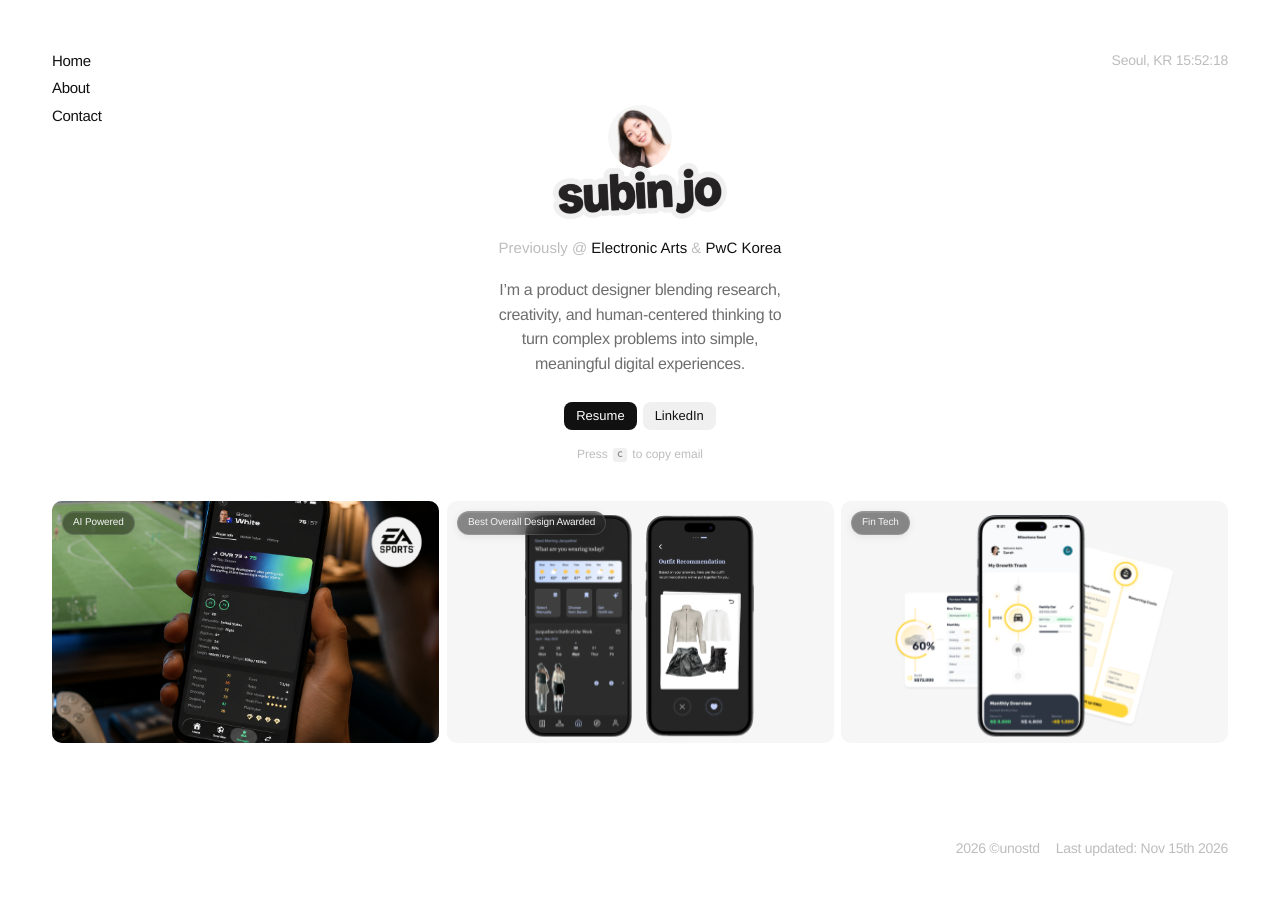
==== commit 2a9ec4d1: "Fit the taking-action graphic inside the Milestone sheet. The page gray is also set between the two " ====
--- a/index.html
+++ b/index.html
@@ -38,7 +38,7 @@
       href="https://fonts.googleapis.com/css2?family=Caveat:wght@500;600&family=Reddit+Mono:wght@300;400;500&display=swap"
       rel="stylesheet"
     />
-    <link rel="stylesheet" href="/styles.css?v=202611171539" />
+    <link rel="stylesheet" href="/styles.css?v=202611171544" />
     <!-- home layout v202611110048 -->
     <style>
       body.home-page .home-work {
--- a/styles.css
+++ b/styles.css
@@ -552,11 +552,11 @@
 }
 
 body.milestone-page {
-  background: #fcfcfc;
+  background: #f9f9f9;
 }
 
 html:has(body.milestone-page) {
-  background: #fcfcfc;
+  background: #f9f9f9;
 }
 
 .milestone-page .case-sheet {
@@ -4229,9 +4229,10 @@
 }
 
 .milestone-solution-step-wide {
-  width: min(1027px, 100%);
+  width: min(877px, 100%);
   min-height: auto;
   display: block;
+  justify-self: center;
 }
 
 .milestone-solution-copy-label-only {
@@ -4239,7 +4240,7 @@
 }
 
 .milestone-solution-media-wide {
-  width: min(1027px, 100%);
+  width: min(877px, 100%);
   height: auto;
   aspect-ratio: 1027 / 730;
   margin: 25px auto 0;
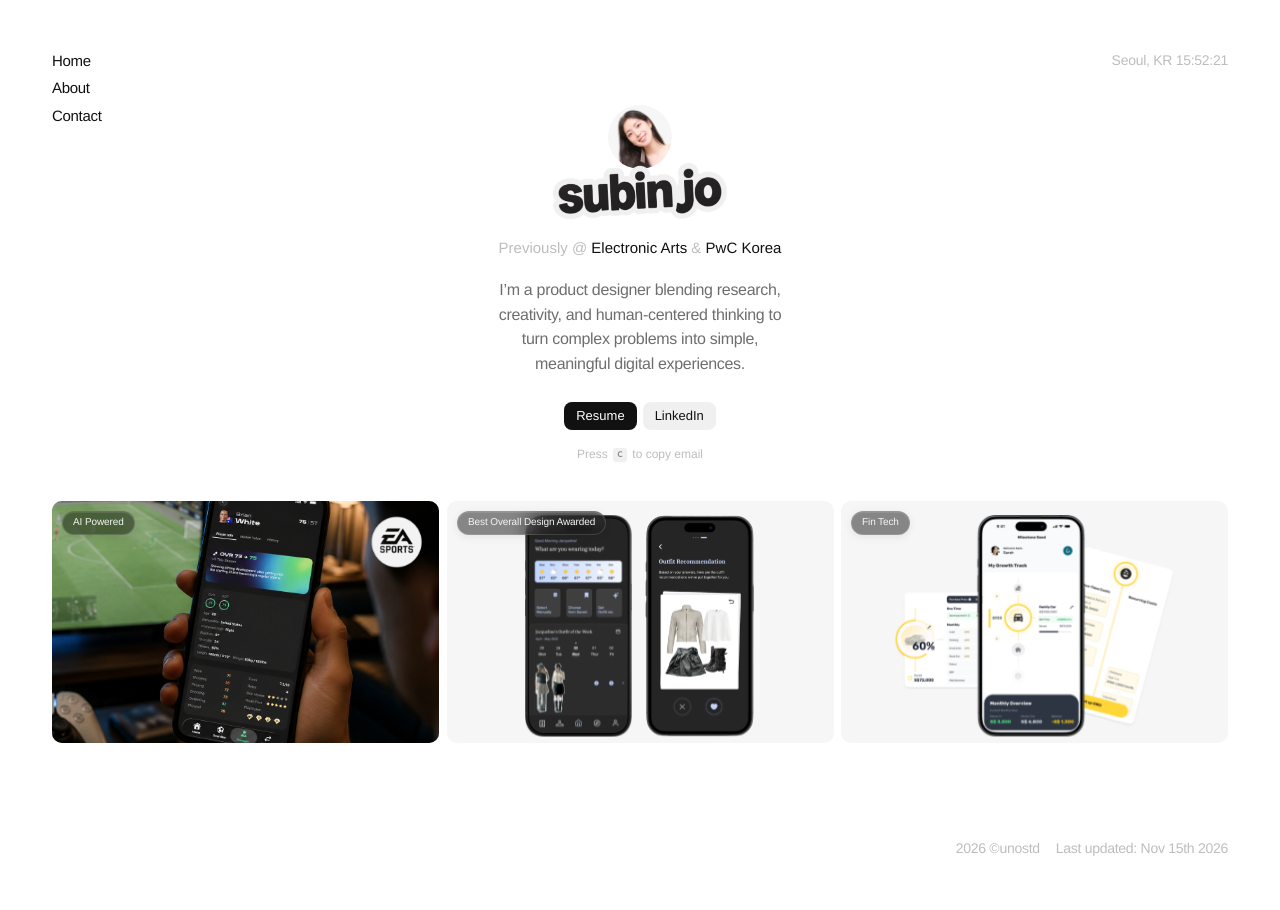
==== commit c6936879: "Keep the Milestone sheet fixed and align the last step. 04 now lines up with 03, the statistic card " ====
--- a/index.html
+++ b/index.html
@@ -38,7 +38,7 @@
       href="https://fonts.googleapis.com/css2?family=Caveat:wght@500;600&family=Reddit+Mono:wght@300;400;500&display=swap"
       rel="stylesheet"
     />
-    <link rel="stylesheet" href="/styles.css?v=202611171544" />
+    <link rel="stylesheet" href="/styles.css?v=202611171552" />
     <!-- home layout v202611110048 -->
     <style>
       body.home-page .home-work {
--- a/styles.css
+++ b/styles.css
@@ -552,21 +552,53 @@
 }
 
 body.milestone-page {
+  height: 100svh;
+  overflow: hidden;
   background: #f9f9f9;
 }
 
 html:has(body.milestone-page) {
+  height: 100%;
+  overflow: hidden;
   background: #f9f9f9;
 }
 
 .milestone-page .case-sheet {
   --sheet-gap: 36px;
+  position: fixed;
+  z-index: 1;
+  top: calc(clamp(28px, 4vw, 56px) + 8px);
+  right: 0;
+  left: 0;
   width: min(calc(877px + (var(--sheet-gap) * 2)), calc(100vw - 24px));
-  margin: calc(clamp(28px, 4vw, 56px) + 8px) auto 36px;
+  height: calc(100svh - clamp(28px, 4vw, 56px) - 8px - 88px);
+  margin: 0 auto;
   padding: 20px var(--sheet-gap) 48px;
   box-sizing: border-box;
   background: #ffffff;
   border-radius: 20px;
+  overflow-x: hidden;
+  overflow-y: auto;
+  overscroll-behavior: contain;
+  scrollbar-width: thin;
+  scrollbar-color: rgba(0, 0, 0, 0.2) transparent;
+}
+
+.milestone-page .case-sheet::-webkit-scrollbar {
+  width: 8px;
+}
+
+.milestone-page .case-sheet::-webkit-scrollbar-thumb {
+  border-radius: 8px;
+  background: rgba(0, 0, 0, 0.2);
+}
+
+.milestone-page .home-footer {
+  position: fixed;
+  right: 0;
+  bottom: 0;
+  left: 0;
+  z-index: 2;
 }
 
 .milestone-page .case-sheet .case-study-hero {
@@ -579,9 +611,20 @@
 }
 
 @media (max-width: 680px) {
+  .milestone-page .section-index {
+    position: fixed;
+    top: 16px;
+    right: 16px;
+    left: 16px;
+    z-index: 60;
+    width: auto;
+    margin: 0;
+  }
+
   .milestone-page .case-sheet {
+    top: 88px;
     width: calc(100vw - 16px);
-    margin: 12px auto 28px;
+    height: calc(100svh - 88px - 72px);
     padding: 16px 14px 32px;
     border-radius: 16px;
   }
@@ -638,14 +681,14 @@
   flex-direction: column;
   align-items: center;
   justify-content: space-between;
-  font-family: var(--mono);
+  font-family: var(--sans);
   text-align: center;
 }
 
 .milestone-stat-card figcaption {
   width: 100%;
   color: #ababab;
-  font-family: var(--mono);
+  font-family: var(--sans);
   font-size: 11px;
   font-weight: 400;
   line-height: 1.2;
@@ -668,7 +711,7 @@
   bottom: 30px;
   z-index: 1;
   color: #606060;
-  font-family: var(--mono);
+  font-family: var(--sans);
   font-size: 25px;
   font-weight: 400;
   line-height: 1;
@@ -677,7 +720,7 @@
 .case-study-section .milestone-stat-card p {
   margin: 0;
   color: #5e5e5e;
-  font-family: var(--mono);
+  font-family: var(--sans);
   font-size: 14px;
   font-weight: 400;
   line-height: 1.5;
@@ -4229,10 +4272,10 @@
 }
 
 .milestone-solution-step-wide {
-  width: min(877px, 100%);
+  width: min(951px, 100%);
   min-height: auto;
   display: block;
-  justify-self: center;
+  justify-self: start;
 }
 
 .milestone-solution-copy-label-only {
@@ -4243,7 +4286,7 @@
   width: min(877px, 100%);
   height: auto;
   aspect-ratio: 1027 / 730;
-  margin: 25px auto 0;
+  margin: 25px 0 0 80px;
   display: grid;
   place-items: center;
   overflow: hidden;
@@ -4523,7 +4566,7 @@
     width: 100%;
     height: auto;
     aspect-ratio: 1027 / 730;
-    margin-top: 0;
+    margin: 0;
   }
 
   .gallery-lightbox {
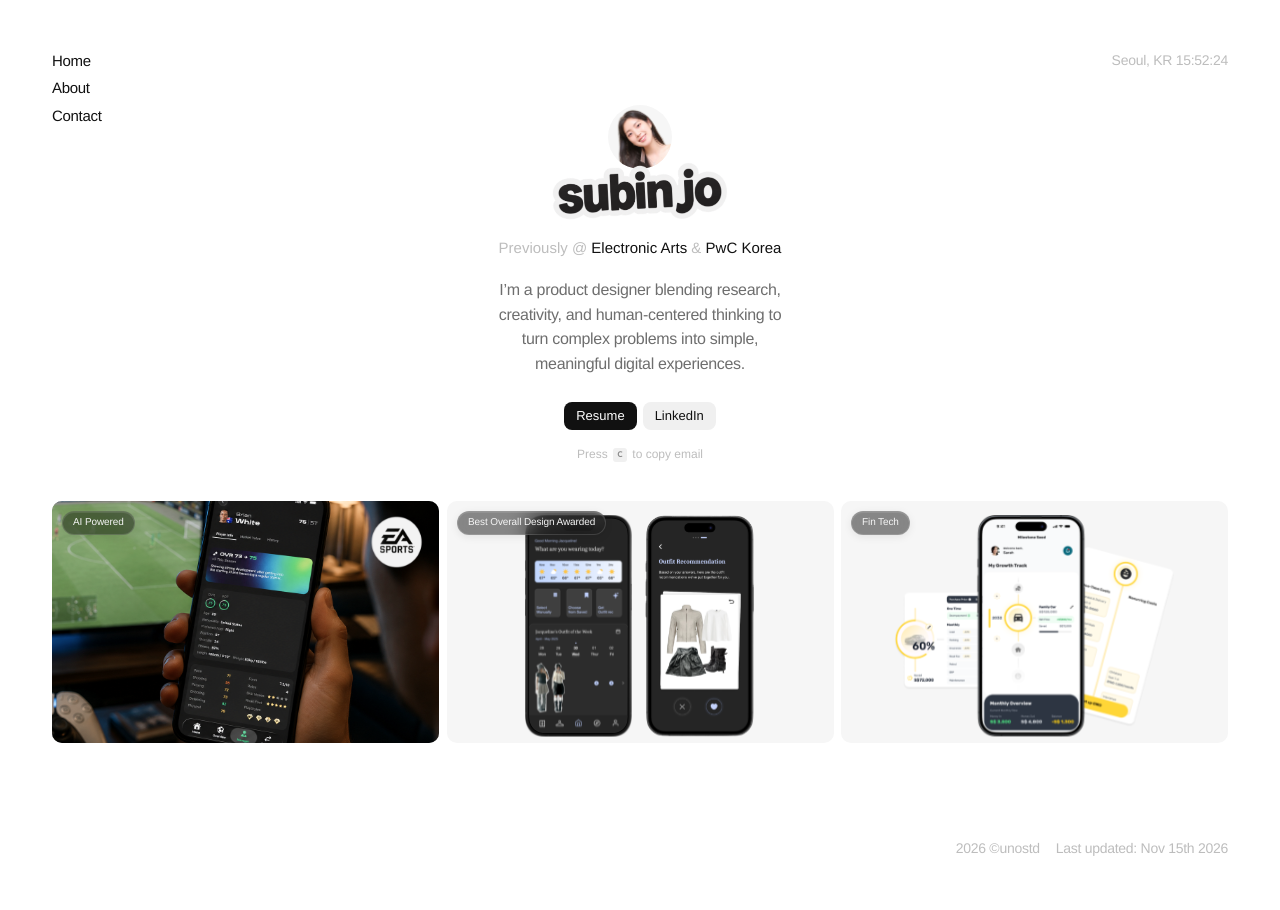
==== commit 080255f1: "Let the Milestone sheet scroll and match the stat card to the copy. The card bottom was pinned to th" ====
--- a/index.html
+++ b/index.html
@@ -38,7 +38,7 @@
       href="https://fonts.googleapis.com/css2?family=Caveat:wght@500;600&family=Reddit+Mono:wght@300;400;500&display=swap"
       rel="stylesheet"
     />
-    <link rel="stylesheet" href="/styles.css?v=202611171552" />
+    <link rel="stylesheet" href="/styles.css?v=202611171613" />
     <!-- home layout v202611110048 -->
     <style>
       body.home-page .home-work {
--- a/styles.css
+++ b/styles.css
@@ -552,53 +552,21 @@
 }
 
 body.milestone-page {
-  height: 100svh;
-  overflow: hidden;
   background: #f9f9f9;
 }
 
 html:has(body.milestone-page) {
-  height: 100%;
-  overflow: hidden;
   background: #f9f9f9;
 }
 
 .milestone-page .case-sheet {
   --sheet-gap: 36px;
-  position: fixed;
-  z-index: 1;
-  top: calc(clamp(28px, 4vw, 56px) + 8px);
-  right: 0;
-  left: 0;
   width: min(calc(877px + (var(--sheet-gap) * 2)), calc(100vw - 24px));
-  height: calc(100svh - clamp(28px, 4vw, 56px) - 8px - 88px);
-  margin: 0 auto;
+  margin: calc(clamp(28px, 4vw, 56px) + 8px) auto 36px;
   padding: 20px var(--sheet-gap) 48px;
   box-sizing: border-box;
   background: #ffffff;
   border-radius: 20px;
-  overflow-x: hidden;
-  overflow-y: auto;
-  overscroll-behavior: contain;
-  scrollbar-width: thin;
-  scrollbar-color: rgba(0, 0, 0, 0.2) transparent;
-}
-
-.milestone-page .case-sheet::-webkit-scrollbar {
-  width: 8px;
-}
-
-.milestone-page .case-sheet::-webkit-scrollbar-thumb {
-  border-radius: 8px;
-  background: rgba(0, 0, 0, 0.2);
-}
-
-.milestone-page .home-footer {
-  position: fixed;
-  right: 0;
-  bottom: 0;
-  left: 0;
-  z-index: 2;
 }
 
 .milestone-page .case-sheet .case-study-hero {
@@ -611,20 +579,9 @@
 }
 
 @media (max-width: 680px) {
-  .milestone-page .section-index {
-    position: fixed;
-    top: 16px;
-    right: 16px;
-    left: 16px;
-    z-index: 60;
-    width: auto;
-    margin: 0;
-  }
-
   .milestone-page .case-sheet {
-    top: 88px;
     width: calc(100vw - 16px);
-    height: calc(100svh - 88px - 72px);
+    margin: 16px auto 28px;
     padding: 16px 14px 32px;
     border-radius: 16px;
   }
@@ -660,21 +617,24 @@
   display: grid;
   grid-template-columns: 277px minmax(320px, 1fr);
   gap: 24px;
-  align-items: start;
+  align-items: stretch;
   margin-top: 34px;
 }
 
 .milestone-problem-visual {
+  position: relative;
   display: flex;
   flex-direction: column;
-  align-items: flex-start;
+  align-items: stretch;
 }
 
 .milestone-stat-card {
-  width: 277px;
-  height: 277px;
-  margin: 0;
-  padding: 16px 18px 20px;
+  position: absolute;
+  inset: 0;
+  width: auto;
+  height: auto;
+  margin: 0;
+  padding: 16px 18px 18px;
   background: #f7f7f7;
   color: #666666;
   display: flex;
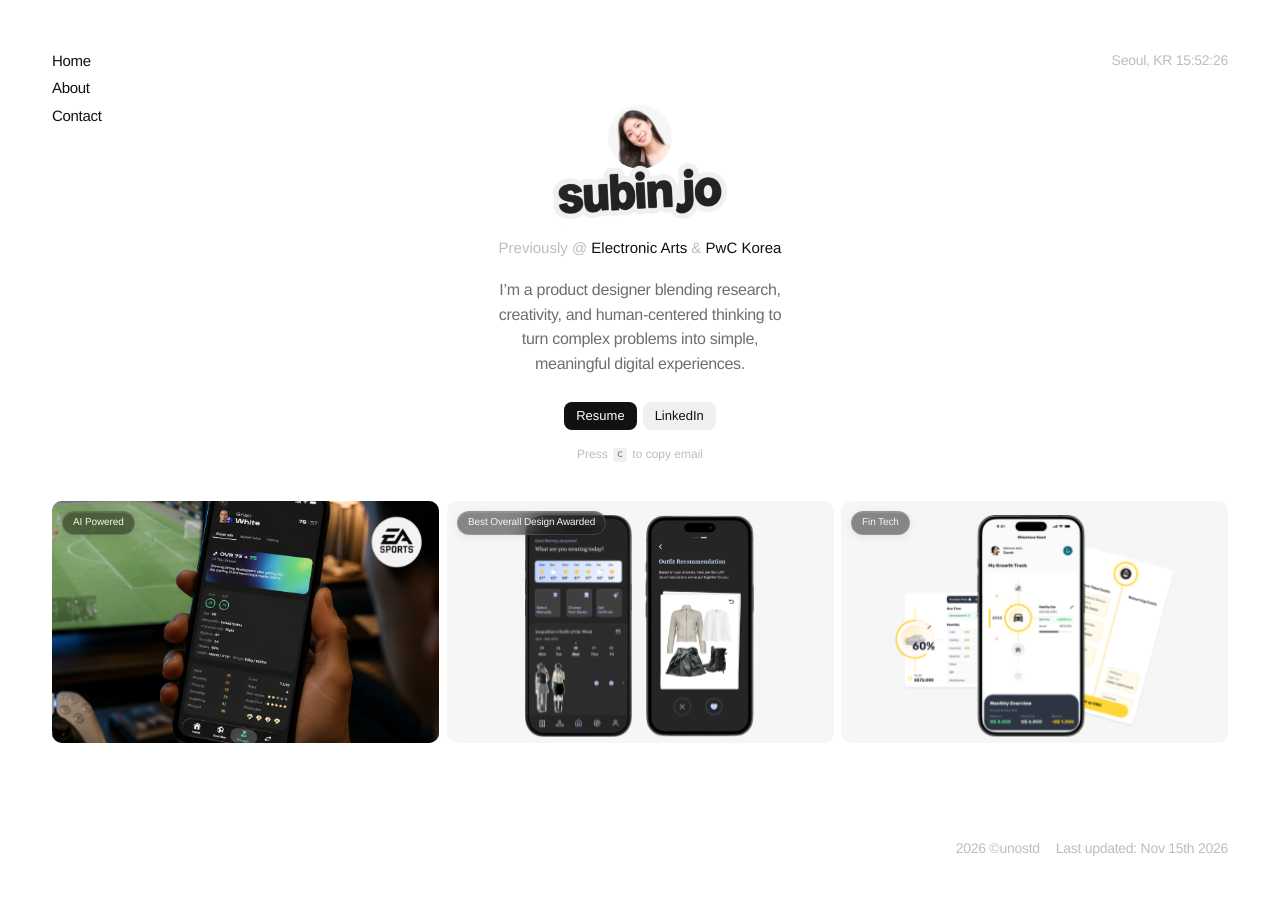
==== commit 9725c985: "Keep only the case study sheet top fixed, on all three pages. The bottom still scrolls with the writ" ====
--- a/index.html
+++ b/index.html
@@ -38,7 +38,7 @@
       href="https://fonts.googleapis.com/css2?family=Caveat:wght@500;600&family=Reddit+Mono:wght@300;400;500&display=swap"
       rel="stylesheet"
     />
-    <link rel="stylesheet" href="/styles.css?v=202611171613" />
+    <link rel="stylesheet" href="/styles.css?v=202611171807" />
     <!-- home layout v202611110048 -->
     <style>
       body.home-page .home-work {
--- a/styles.css
+++ b/styles.css
@@ -31,7 +31,7 @@
   font-size: 15px;
   font-weight: 300;
   line-height: 1.4;
-  overflow-x: hidden;
+  overflow-x: clip;
 }
 
 a {
@@ -551,39 +551,57 @@
   width: min(698px, calc(100vw - 48px));
 }
 
-body.milestone-page {
+body.case-page {
   background: #f9f9f9;
 }
 
-html:has(body.milestone-page) {
+html:has(body.case-page) {
   background: #f9f9f9;
 }
 
-.milestone-page .case-sheet {
+.case-sheet {
   --sheet-gap: 36px;
+  --sheet-top: calc(clamp(28px, 4vw, 56px) + 8px);
   width: min(calc(877px + (var(--sheet-gap) * 2)), calc(100vw - 24px));
-  margin: calc(clamp(28px, 4vw, 56px) + 8px) auto 36px;
-  padding: 20px var(--sheet-gap) 48px;
+  margin: var(--sheet-top) auto 36px;
+  padding: 0 var(--sheet-gap) 48px;
   box-sizing: border-box;
   background: #ffffff;
   border-radius: 20px;
 }
 
-.milestone-page .case-sheet .case-study-hero {
+.case-sheet-cap {
+  position: sticky;
+  top: var(--sheet-top);
+  z-index: 4;
+  height: 22px;
+  margin: 0 calc(var(--sheet-gap) * -1);
+  background: #ffffff;
+  border-radius: 20px 20px 0 0;
+  pointer-events: none;
+}
+
+.case-sheet .case-study-hero {
   padding-top: 0;
 }
 
-.milestone-page .case-more {
+.case-page .case-more {
   margin-top: 48px;
   margin-bottom: 0;
 }
 
 @media (max-width: 680px) {
-  .milestone-page .case-sheet {
+  .case-sheet {
+    --sheet-top: 16px;
     width: calc(100vw - 16px);
     margin: 16px auto 28px;
-    padding: 16px 14px 32px;
+    padding: 0 14px 32px;
     border-radius: 16px;
+  }
+
+  .case-sheet-cap {
+    height: 16px;
+    border-radius: 16px 16px 0 0;
   }
 }
 
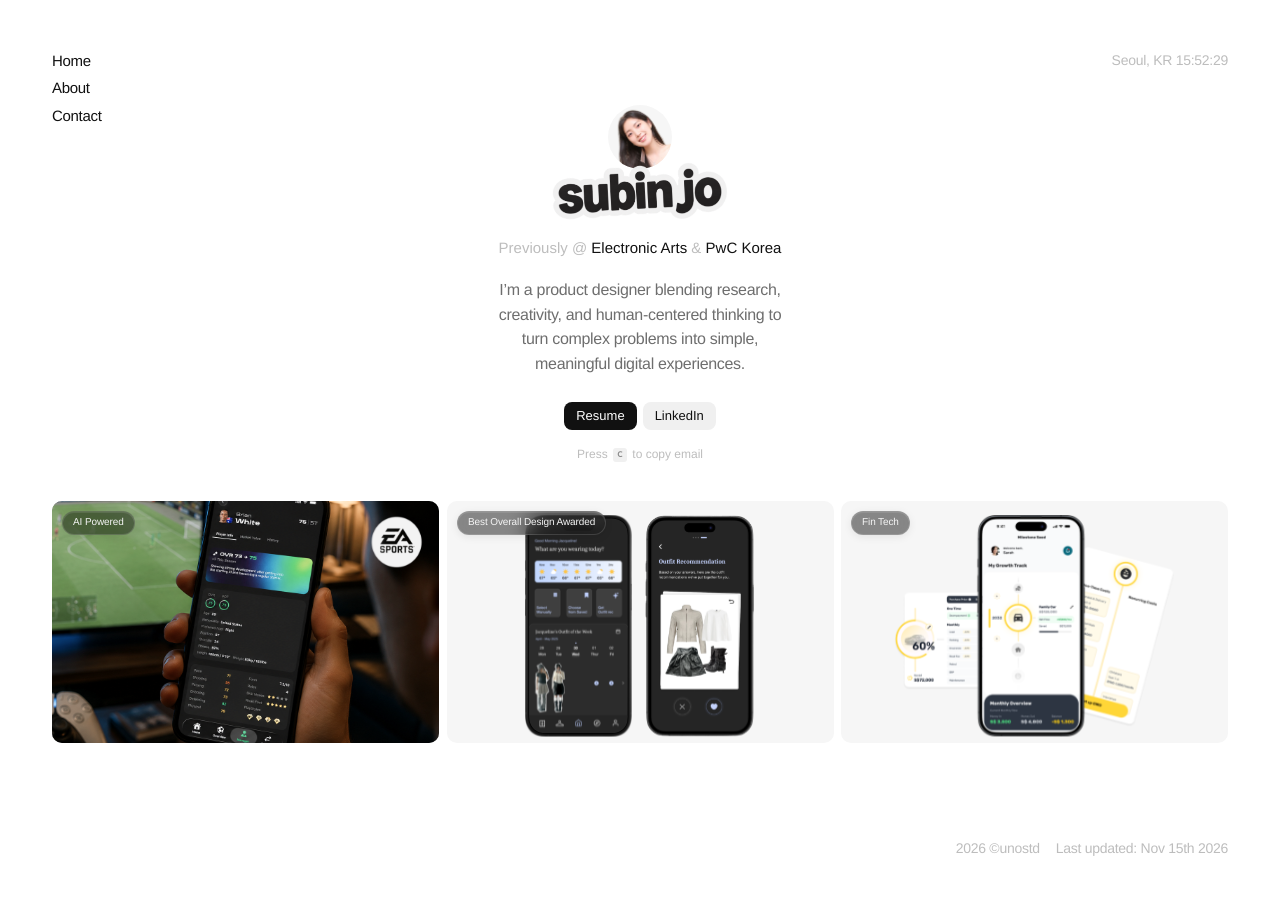
==== commit afa7a9dc: "Keep the case study panel corners fixed and scroll inside them. The white sheet stays in place on EA" ====
--- a/index.html
+++ b/index.html
@@ -38,7 +38,7 @@
       href="https://fonts.googleapis.com/css2?family=Caveat:wght@500;600&family=Reddit+Mono:wght@300;400;500&display=swap"
       rel="stylesheet"
     />
-    <link rel="stylesheet" href="/styles.css?v=202611171807" />
+    <link rel="stylesheet" href="/styles.css?v=202611171822" />
     <!-- home layout v202611110048 -->
     <style>
       body.home-page .home-work {
--- a/styles.css
+++ b/styles.css
@@ -564,23 +564,12 @@
   --sheet-top: calc(clamp(28px, 4vw, 56px) + 8px);
   width: min(calc(877px + (var(--sheet-gap) * 2)), calc(100vw - 24px));
   margin: var(--sheet-top) auto 36px;
-  padding: 0 var(--sheet-gap) 48px;
+  padding: 22px var(--sheet-gap) 48px;
   box-sizing: border-box;
   background: #ffffff;
   border-radius: 20px;
 }
 
-.case-sheet-cap {
-  position: sticky;
-  top: var(--sheet-top);
-  z-index: 4;
-  height: 22px;
-  margin: 0 calc(var(--sheet-gap) * -1);
-  background: #ffffff;
-  border-radius: 20px 20px 0 0;
-  pointer-events: none;
-}
-
 .case-sheet .case-study-hero {
   padding-top: 0;
 }
@@ -588,6 +577,46 @@
 .case-page .case-more {
   margin-top: 48px;
   margin-bottom: 0;
+}
+
+@media (min-width: 681px) {
+  html:has(body.case-page),
+  body.case-page {
+    height: 100%;
+    overflow: hidden;
+  }
+
+  .case-sheet {
+    position: fixed;
+    z-index: 1;
+    top: var(--sheet-top);
+    bottom: 0;
+    left: 0;
+    right: 0;
+    margin: 0 auto;
+    padding-bottom: 0;
+    border-radius: 20px 20px 0 0;
+    overflow-x: hidden;
+    overflow-y: auto;
+    overscroll-behavior: contain;
+    scrollbar-width: thin;
+    scrollbar-color: rgba(0, 0, 0, 0.22) transparent;
+    container-type: inline-size;
+  }
+
+  .case-sheet .ea-solution-prototype {
+    width: 100cqw;
+    margin-left: calc(50% - 50cqw);
+  }
+}
+
+.case-page .case-sheet > .home-footer {
+  box-sizing: border-box;
+  width: auto;
+  max-width: none;
+  margin: 36px calc(var(--sheet-gap) * -1) 0;
+  padding: 28px var(--sheet-gap) 32px;
+  background: #f9f9f9;
 }
 
 @media (max-width: 680px) {
@@ -595,13 +624,12 @@
     --sheet-top: 16px;
     width: calc(100vw - 16px);
     margin: 16px auto 28px;
-    padding: 0 14px 32px;
+    padding: 16px 14px 0;
     border-radius: 16px;
   }
 
-  .case-sheet-cap {
-    height: 16px;
-    border-radius: 16px 16px 0 0;
+  .case-sheet .case-study-hero {
+    padding-top: 0;
   }
 }
 
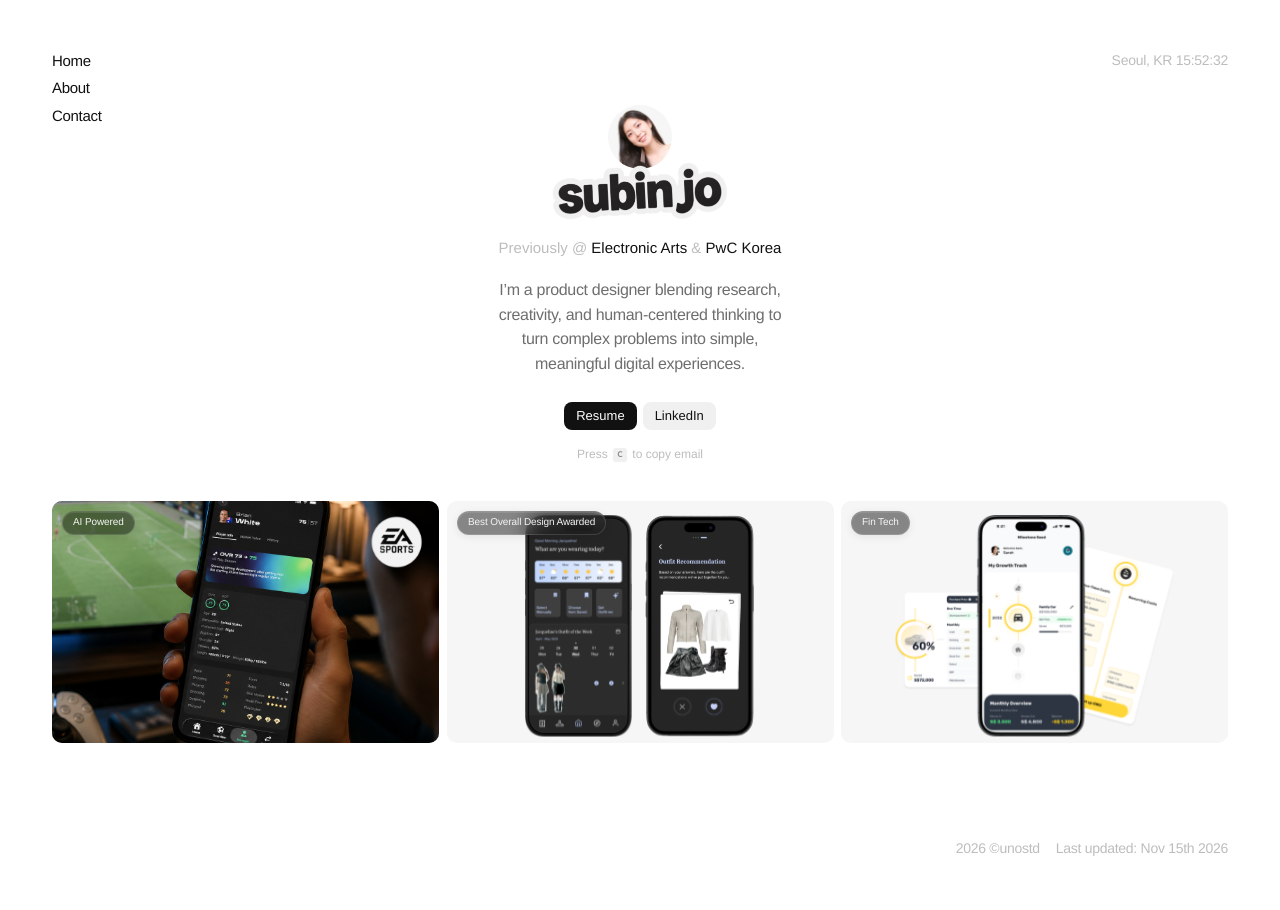
==== commit 91f2f15f: "Round the case study panel bottom and stop the scroll there. The last section stays inside the white" ====
--- a/index.html
+++ b/index.html
@@ -38,7 +38,7 @@
       href="https://fonts.googleapis.com/css2?family=Caveat:wght@500;600&family=Reddit+Mono:wght@300;400;500&display=swap"
       rel="stylesheet"
     />
-    <link rel="stylesheet" href="/styles.css?v=202611171822" />
+    <link rel="stylesheet" href="/styles.css?v=202611171840" />
     <!-- home layout v202611110048 -->
     <style>
       body.home-page .home-work {
--- a/styles.css
+++ b/styles.css
@@ -590,12 +590,13 @@
     position: fixed;
     z-index: 1;
     top: var(--sheet-top);
-    bottom: 0;
+    --sheet-bottom: calc(clamp(28px, 4vw, 56px) + 32px);
+    bottom: var(--sheet-bottom);
     left: 0;
     right: 0;
     margin: 0 auto;
-    padding-bottom: 0;
-    border-radius: 20px 20px 0 0;
+    padding-bottom: 36px;
+    border-radius: 20px;
     overflow-x: hidden;
     overflow-y: auto;
     overscroll-behavior: contain;
@@ -610,13 +611,15 @@
   }
 }
 
-.case-page .case-sheet > .home-footer {
-  box-sizing: border-box;
-  width: auto;
-  max-width: none;
-  margin: 36px calc(var(--sheet-gap) * -1) 0;
-  padding: 28px var(--sheet-gap) 32px;
-  background: #f9f9f9;
+@media (min-width: 681px) {
+  .case-page .case-study-shell > .home-footer {
+    position: fixed;
+    right: 0;
+    bottom: 0;
+    left: 0;
+    z-index: 2;
+    background: #f9f9f9;
+  }
 }
 
 @media (max-width: 680px) {
@@ -624,7 +627,7 @@
     --sheet-top: 16px;
     width: calc(100vw - 16px);
     margin: 16px auto 28px;
-    padding: 16px 14px 0;
+    padding: 16px 14px 28px;
     border-radius: 16px;
   }
 
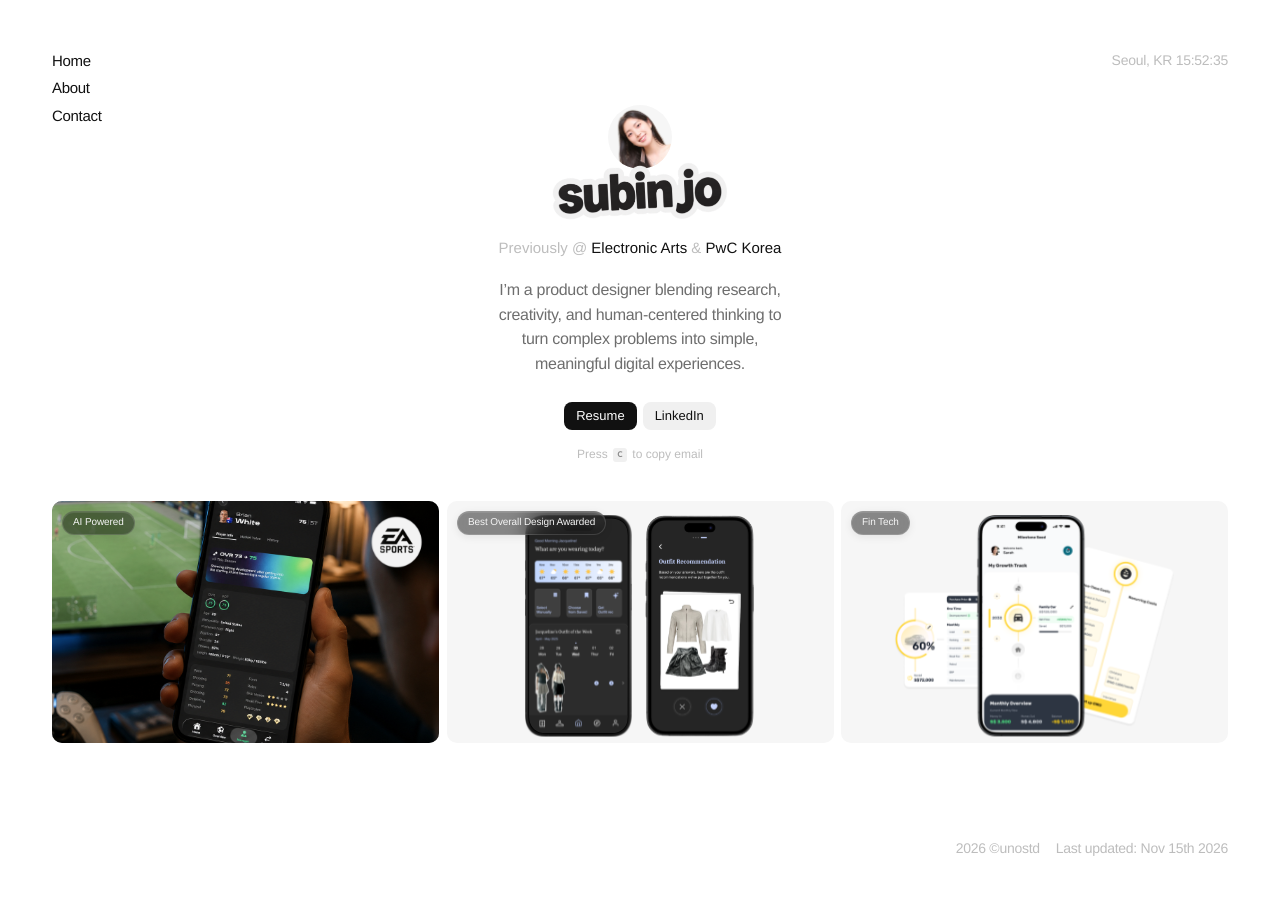
==== commit 5ed473f2: "Let the case study sheet bottom scroll with the page. The top edge stays put, and scrolling continue" ====
--- a/index.html
+++ b/index.html
@@ -38,7 +38,7 @@
       href="https://fonts.googleapis.com/css2?family=Caveat:wght@500;600&family=Reddit+Mono:wght@300;400;500&display=swap"
       rel="stylesheet"
     />
-    <link rel="stylesheet" href="/styles.css?v=202611171840" />
+    <link rel="stylesheet" href="/styles.css?v=202611171906" />
     <!-- home layout v202611110048 -->
     <style>
       body.home-page .home-work {
--- a/styles.css
+++ b/styles.css
@@ -552,6 +552,8 @@
 }
 
 body.case-page {
+  --sheet-gap: 36px;
+  --sheet-top: calc(clamp(28px, 4vw, 56px) + 8px);
   background: #f9f9f9;
 }
 
@@ -560,16 +562,29 @@
 }
 
 .case-sheet {
-  --sheet-gap: 36px;
-  --sheet-top: calc(clamp(28px, 4vw, 56px) + 8px);
   width: min(calc(877px + (var(--sheet-gap) * 2)), calc(100vw - 24px));
   margin: var(--sheet-top) auto 36px;
-  padding: 22px var(--sheet-gap) 48px;
+  padding: 0 var(--sheet-gap) 48px;
   box-sizing: border-box;
   background: #ffffff;
   border-radius: 20px;
 }
 
+.case-sheet-cap {
+  height: 22px;
+  margin: 0 calc(var(--sheet-gap) * -1);
+  background: #f9f9f9;
+  pointer-events: none;
+}
+
+.case-sheet-cap::before {
+  content: "";
+  display: block;
+  height: 100%;
+  background: #ffffff;
+  border-radius: 20px 20px 0 0;
+}
+
 .case-sheet .case-study-hero {
   padding-top: 0;
 }
@@ -577,6 +592,11 @@
 .case-page .case-more {
   margin-top: 48px;
   margin-bottom: 0;
+}
+
+.case-page .case-scroll > .home-footer {
+  padding-top: 28px;
+  background: #f9f9f9;
 }
 
 @media (min-width: 681px) {
@@ -586,23 +606,31 @@
     overflow: hidden;
   }
 
-  .case-sheet {
+  .case-scroll {
     position: fixed;
     z-index: 1;
     top: var(--sheet-top);
-    --sheet-bottom: calc(clamp(28px, 4vw, 56px) + 32px);
-    bottom: var(--sheet-bottom);
+    right: 0;
+    bottom: 0;
     left: 0;
-    right: 0;
-    margin: 0 auto;
-    padding-bottom: 36px;
-    border-radius: 20px;
     overflow-x: hidden;
     overflow-y: auto;
     overscroll-behavior: contain;
     scrollbar-width: thin;
     scrollbar-color: rgba(0, 0, 0, 0.22) transparent;
+    background: #f9f9f9;
+  }
+
+  .case-scroll .case-sheet {
+    width: min(calc(877px + (var(--sheet-gap) * 2)), calc(100vw - 24px));
+    margin: 0 auto;
     container-type: inline-size;
+  }
+
+  .case-sheet-cap {
+    position: sticky;
+    top: 0;
+    z-index: 4;
   }
 
   .case-sheet .ea-solution-prototype {
@@ -611,24 +639,24 @@
   }
 }
 
-@media (min-width: 681px) {
-  .case-page .case-study-shell > .home-footer {
-    position: fixed;
-    right: 0;
-    bottom: 0;
-    left: 0;
-    z-index: 2;
-    background: #f9f9f9;
-  }
-}
-
 @media (max-width: 680px) {
+  body.case-page {
+    --sheet-top: 16px;
+  }
+
   .case-sheet {
-    --sheet-top: 16px;
     width: calc(100vw - 16px);
     margin: 16px auto 28px;
-    padding: 16px 14px 28px;
+    padding: 0 14px 28px;
     border-radius: 16px;
+  }
+
+  .case-sheet-cap {
+    height: 16px;
+  }
+
+  .case-sheet-cap::before {
+    border-radius: 16px 16px 0 0;
   }
 
   .case-sheet .case-study-hero {
